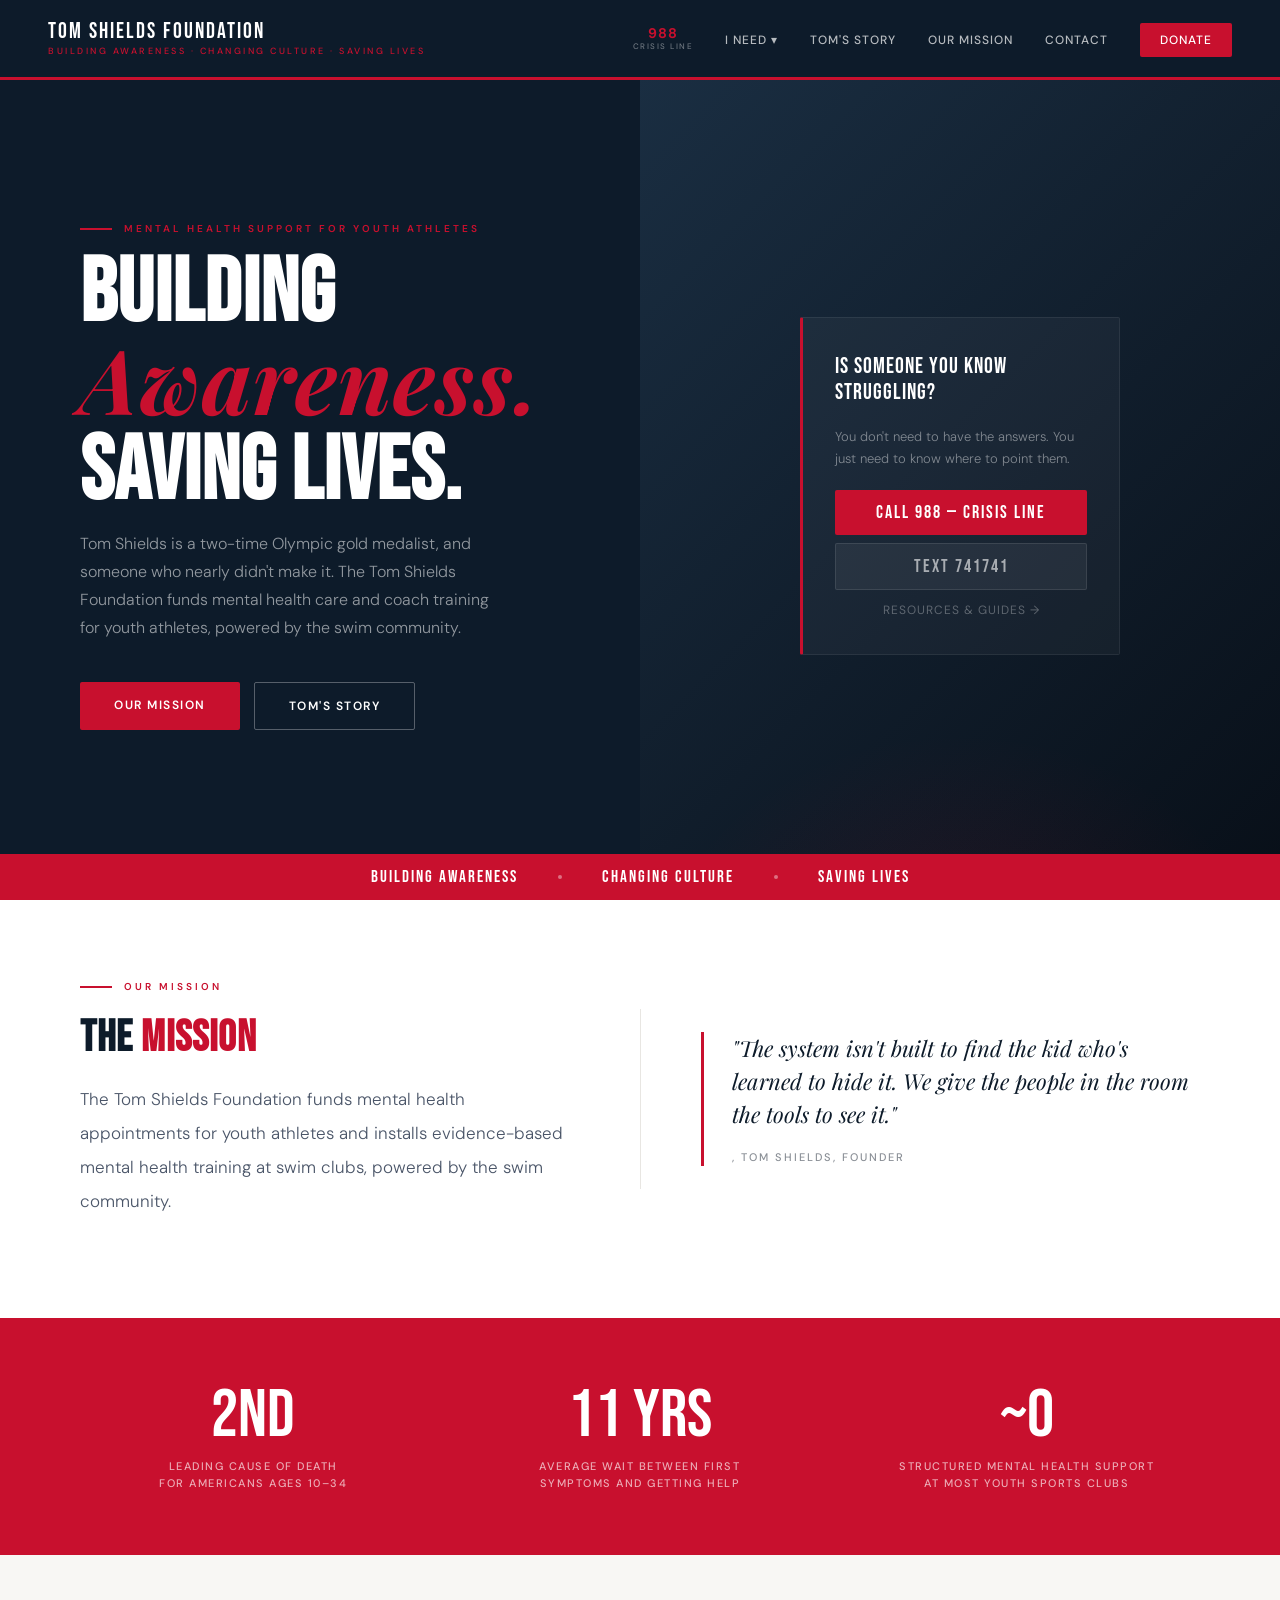
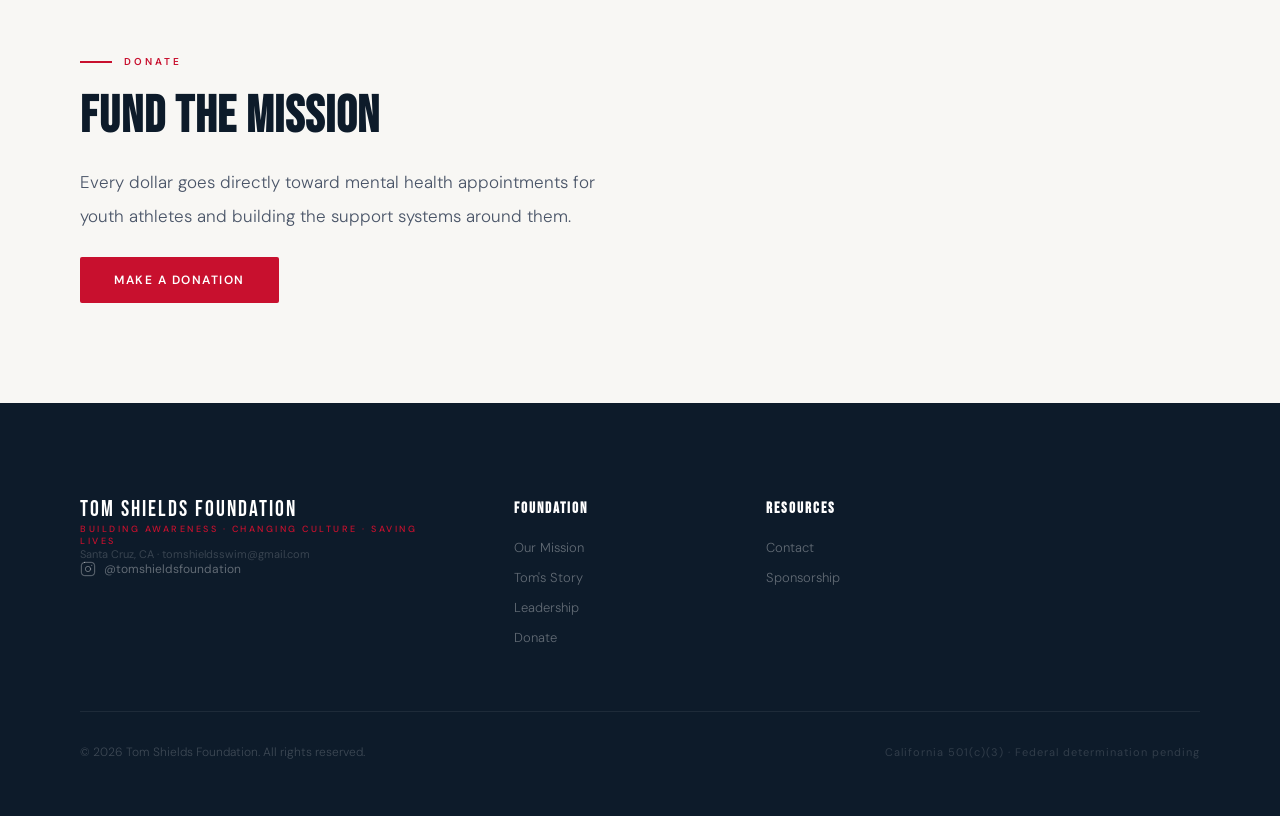
==== index.html @ 128e2f3b "Fix hamburger nav — button inside nav, clean JS" ====
<!DOCTYPE html>
<html lang="en">
<head>
<meta charset="UTF-8">
<meta name="viewport" content="width=device-width, initial-scale=1.0">
<meta name="description" content="The Tom Shields Foundation funds mental health appointments for youth athletes and installs evidence-based mental health training at swim clubs. Founded by two-time Olympic gold medalist Tom Shields.">
<meta property="og:title" content="Tom Shields Foundation">
<meta property="og:description" content="Mental health support for youth athletes. Founded by two-time Olympic gold medalist Tom Shields.">
<meta property="og:type" content="website">
<meta property="og:url" content="https://tomshieldsfoundation.org/">
<meta property="og:image" content="https://tomshieldsfoundation.org/tom-story.jpg">
<meta name="twitter:card" content="summary_large_image">
<meta name="twitter:title" content="Tom Shields Foundation">
<meta name="twitter:description" content="Mental health support for youth athletes. Founded by two-time Olympic gold medalist Tom Shields.">
<title>Tom Shields Foundation, Building Awareness. Changing Culture. Saving Lives.</title>
<link href="https://fonts.googleapis.com/css2?family=Bebas+Neue&family=DM+Sans:wght@300;400;500;600&family=Playfair+Display:ital@1&display=swap" rel="stylesheet">
<link rel="icon" href="favicon.ico" type="image/x-icon">
<link rel="stylesheet" href="style.css">
<style>
  /* HERO */
  .hero { min-height: 100vh; background: var(--navy); display: grid; grid-template-columns: 1fr 1fr; padding-top: 72px; position: relative; overflow: hidden; }
  .hero-left { display: flex; flex-direction: column; justify-content: center; padding: 80px 64px 100px 80px; }
  .hero-headline { font-family: 'Bebas Neue', sans-serif; font-size: clamp(64px, 7vw, 100px); color: var(--white); line-height: 0.93; letter-spacing: 1px; margin-bottom: 16px; }
  .hero-headline em { font-family: 'Playfair Display', serif; font-style: italic; color: var(--red); }
  .hero-sub { font-size: 16px; color: rgba(255,255,255,0.55); line-height: 1.75; font-weight: 300; max-width: 420px; margin-bottom: 40px; }
  .hero-actions { display: flex; gap: 14px; flex-wrap: wrap; }
  .hero-right { display: flex; flex-direction: column; align-items: center; justify-content: center; gap: 14px; background: linear-gradient(135deg, var(--navy-mid), #080f18); position: relative; padding: 40px; }
  .hero-right::before { content: ''; position: absolute; inset: 0; background: radial-gradient(ellipse 80% 50% at 50% 110%, rgba(200,16,46,0.12), transparent 60%); }
  .stat-card { background: rgba(255,255,255,0.04); border: 1px solid rgba(255,255,255,0.07); border-left: 3px solid var(--red); padding: 18px 24px; width: 100%; max-width: 280px; position: relative; z-index: 1; border-radius: 2px; }
  .stat-card .num { font-family: 'Bebas Neue', sans-serif; font-size: 44px; color: var(--white); line-height: 1; margin-bottom: 4px; }
  .stat-card .lbl { font-size: 12px; color: rgba(255,255,255,0.4); line-height: 1.4; font-weight: 300; }
  .hero-bar { position: absolute; bottom: 0; left: 0; right: 0; background: var(--red); padding: 13px 20px; display: flex; align-items: center; justify-content: center; gap: 40px; z-index: 10; }
  .hero-bar span { font-family: 'Bebas Neue', sans-serif; font-size: 17px; color: var(--white); letter-spacing: 2px; }
  .hero-bar-dot { width: 4px; height: 4px; background: rgba(255,255,255,0.4); border-radius: 50%; flex-shrink: 0; }

  /* MISSION */
  .mission { background: var(--white); padding: 80px 80px 100px; display: grid; grid-template-columns: 1fr 1px 1fr; gap: 60px; align-items: center; }
  .mission-divider { background: var(--light-gray); height: 180px; }
  .mission h2 { font-family: 'Bebas Neue', sans-serif; font-size: 44px; color: var(--navy); letter-spacing: 1px; margin-bottom: 18px; }
  .mission h2 span { color: var(--red); }
  .mission-quote { padding-left: 28px; border-left: 3px solid var(--red); }
  .mission-quote blockquote { font-family: 'Playfair Display', serif; font-style: italic; font-size: clamp(17px, 1.8vw, 22px); color: var(--navy); line-height: 1.5; margin-bottom: 14px; }
  .mission-quote cite { font-size: 11px; letter-spacing: 2px; text-transform: uppercase; color: var(--gray); font-style: normal; font-weight: 500; }

  /* STORY */
  .story { background: var(--off-white); padding: 100px 80px; display: grid; grid-template-columns: 1fr 1fr; gap: 80px; align-items: center; }
  .story-img-wrap { position: relative; }
  .story-img { background: linear-gradient(135deg, var(--navy-mid), #050d15); aspect-ratio: 3/4; border-radius: 2px; display: flex; align-items: center; justify-content: center; }
  .story-img span { font-family: 'Bebas Neue', sans-serif; font-size: 12px; letter-spacing: 3px; color: rgba(255,255,255,0.15); }
  .story-accent { position: absolute; bottom: -20px; right: -20px; background: var(--red); padding: 24px 28px; border-radius: 2px; }
  .story-accent .num { font-family: 'Bebas Neue', sans-serif; font-size: 48px; color: var(--white); line-height: 1; }
  .story-accent .lbl { font-size: 9px; color: rgba(255,255,255,0.65); letter-spacing: 2px; text-transform: uppercase; }
  .story h2 { font-family: 'Bebas Neue', sans-serif; font-size: clamp(36px, 4vw, 54px); color: var(--navy); letter-spacing: 1px; margin-bottom: 20px; }

  /* WORKSHOP */
  .workshop { background: var(--off-white); padding: 100px 80px; }
  .workshop h2 { font-family: 'Bebas Neue', sans-serif; font-size: clamp(36px, 4vw, 56px); color: var(--navy); letter-spacing: 1px; margin-bottom: 8px; }
  .workshop > p { font-size: 15px; color: var(--gray); line-height: 1.7; font-weight: 300; max-width: 520px; margin-bottom: 48px; }
  .workshop-grid { display: grid; grid-template-columns: repeat(4, 1fr); gap: 2px; }
  .w-card { background: var(--white); border: 1px solid var(--light-gray); padding: 36px 28px; transition: background 0.3s, border-color 0.3s; }
  .w-card:hover { border-color: var(--red); }
  .w-num { font-family: 'Bebas Neue', sans-serif; font-size: 56px; color: rgba(200,16,46,0.25); line-height: 1; margin-bottom: 16px; }
  .w-title { font-family: 'Bebas Neue', sans-serif; font-size: 20px; color: var(--navy); letter-spacing: 1px; margin-bottom: 10px; }
  .w-desc { font-size: 13px; color: var(--gray); line-height: 1.65; font-weight: 300; }

  /* EVENTS */
  .events { background: var(--white); padding: 100px 80px; }
  .events h2 { font-family: 'Bebas Neue', sans-serif; font-size: clamp(36px, 4vw, 56px); color: var(--navy); letter-spacing: 1px; margin-bottom: 48px; }
  .events-grid { display: grid; grid-template-columns: 2fr 1fr; gap: 20px; margin-bottom: 28px; }
  .event-featured { background: var(--navy); border-radius: 2px; padding: 44px; position: relative; overflow: hidden; }
  .event-featured::after { content: ''; position: absolute; bottom: 0; left: 0; right: 0; height: 3px; background: var(--red); }
  .event-tag { display: inline-block; background: var(--red); color: var(--white); font-size: 9px; letter-spacing: 2px; text-transform: uppercase; padding: 5px 11px; border-radius: 1px; font-weight: 600; margin-bottom: 20px; }
  .event-date-text { font-family: 'Bebas Neue', sans-serif; font-size: 16px; color: rgba(255,255,255,0.35); letter-spacing: 2px; margin-bottom: 10px; }
  .event-name { font-family: 'Bebas Neue', sans-serif; font-size: 38px; color: var(--white); letter-spacing: 1px; line-height: 1; margin-bottom: 14px; }
  .event-desc { font-size: 14px; color: rgba(255,255,255,0.45); line-height: 1.7; font-weight: 300; margin-bottom: 28px; max-width: 360px; }
  .event-side { display: flex; flex-direction: column; gap: 20px; }
  .event-small { background: var(--off-white); border-radius: 2px; padding: 24px 28px; border-left: 3px solid var(--red); flex: 1; }
  .event-small .event-date-text { color: var(--gray); font-size: 13px; }
  .event-small .event-name { color: var(--navy); font-size: 22px; margin-bottom: 8px; }
  .event-small .event-desc { color: var(--gray); font-size: 13px; margin-bottom: 0; }

  /* STATS */
  .stats { background: var(--red); padding: 64px 80px; display: grid; grid-template-columns: repeat(3, 1fr); gap: 40px; }
  .stat-item { text-align: center; }
  .stat-item .num { font-family: 'Bebas Neue', sans-serif; font-size: 68px; color: var(--white); line-height: 1; margin-bottom: 8px; }
  .stat-item .lbl { font-size: 11px; color: rgba(255,255,255,0.65); letter-spacing: 1.5px; text-transform: uppercase; line-height: 1.5; font-weight: 500; }

  /* DONATE */
  .donate { background: var(--off-white); padding: 100px 80px; display: grid; grid-template-columns: 1fr 1fr; gap: 72px; align-items: center; }
  .donate h2 { font-family: 'Bebas Neue', sans-serif; font-size: clamp(36px, 4vw, 54px); color: var(--navy); letter-spacing: 1px; margin-bottom: 18px; }
  .donate-tiers { display: flex; flex-direction: column; gap: 10px; }
  .tier { background: var(--white); border: 1.5px solid var(--light-gray); border-radius: 2px; padding: 18px 22px; display: flex; align-items: center; justify-content: space-between; cursor: pointer; transition: border-color 0.2s, transform 0.2s; text-decoration: none; }
  .tier:hover { border-color: var(--red); transform: translateX(4px); }
  .tier.featured { border-color: var(--red); border-width: 2px; }
  .tier-amount { font-family: 'Bebas Neue', sans-serif; font-size: 30px; color: var(--navy); line-height: 1; }
  .tier.featured .tier-amount { color: var(--red); }
  .tier-label { font-size: 12px; color: var(--gray); margin-top: 2px; }
  .tier-arrow { color: var(--red); font-size: 18px; }

  /* CONTACT */
  .contact-home { background: var(--navy); padding: 100px 80px; }
  .contact-home-inner { max-width: 540px; }
  .contact-home h2 { font-family: 'Bebas Neue', sans-serif; font-size: clamp(36px, 4vw, 54px); color: var(--white); letter-spacing: 1px; margin-bottom: 10px; }
  .contact-home > .contact-home-inner > p { font-size: 15px; color: rgba(255,255,255,0.4); line-height: 1.7; font-weight: 300; margin-bottom: 36px; }

  /* MOBILE */
  @media (max-width: 900px) {
    .hero { grid-template-columns: 1fr; }
    .hero-left { padding: 60px 24px 90px; }
    .hero-right { display: none; }
    .hero-bar { padding: 13px 24px; gap: 20px; }
    .mission { grid-template-columns: 1fr; padding: 60px 24px; }
    .mission-divider { display: none; }
    .story { grid-template-columns: 1fr; padding: 60px 24px; gap: 48px; }
    .workshop { padding: 60px 24px; }
    .workshop-grid { grid-template-columns: 1fr 1fr; }
    .events { padding: 60px 24px; }
    .events-grid { grid-template-columns: 1fr; }
    .stats { grid-template-columns: 1fr 1fr; padding: 56px 24px; }
    .donate { grid-template-columns: 1fr; padding: 60px 24px; }
    .contact-home { padding: 60px 24px; }
  }
</style>
</head>
<body>

<!-- NAV -->
<nav>
  <a href="index.html" class="nav-logo"><span class="nav-logo-name">Tom Shields Foundation</span><span class="nav-logo-tag">Building Awareness · Changing Culture · Saving Lives</span></a>
  <ul class="nav-links">
    <li><a href="tel:988" style="display:flex;flex-direction:column;gap:1px;align-items:center;"><span style="color:var(--red);font-weight:700;font-size:14px;letter-spacing:1px;line-height:1;">988</span><span style="color:rgba(255,255,255,0.4);font-size:8px;letter-spacing:1.5px;text-transform:uppercase;font-weight:500;">Crisis Line</span></a></li>
    <li class="nav-drop">
      <a href="#">I Need ▾</a>
      <div class="nav-drop-menu">
        <a href="help-me.html">Help for me</a>
        <a href="help-someone.html">Help for someone I know</a>
        <a href="help-my-child.html">Help for my child</a>
        <a href="help-my-athlete.html">Help for my student / athlete</a>
      </div>
    </li>
    <li><a href="story.html">Tom's Story</a></li>
    <li><a href="mission.html">Our Mission</a></li>
    <li><a href="contact.html">Contact</a></li>
    <li><a href="donate.html" class="nav-cta">Donate</a></li>
  </ul>
  <button class="nav-hamburger" id="hamburger" aria-label="Menu">
    <span></span><span></span><span></span>
  </button>
</nav>
<div class="nav-mobile" id="navMobile">
  <a href="tel:988" class="nav-mobile-crisis" style="text-decoration:none;">
    <div class="num">988</div>
    <div class="lbl">Crisis Line — Free &amp; Confidential</div>
  </a>
  <div class="nav-mobile-sub">
    <a href="help-me.html">Help for me</a>
    <a href="help-someone.html">Help for someone I know</a>
    <a href="help-my-child.html">Help for my child</a>
    <a href="help-my-athlete.html">Help for my student / athlete</a>
  </div>
  <a href="story.html">Tom's Story</a>
  <a href="mission.html">Our Mission</a>
  <a href="contact.html">Contact</a>
  <a href="donate.html" class="nav-cta">Donate</a>
</div>
<script>
  var btn = document.getElementById('hamburger');
  var menu = document.getElementById('navMobile');
  if (btn && menu) {
    btn.addEventListener('click', function() {
      btn.classList.toggle('open');
      menu.classList.toggle('open');
      document.body.style.overflow = menu.classList.contains('open') ? 'hidden' : '';
    });
    menu.querySelectorAll('a').forEach(function(a) {
      a.addEventListener('click', function() {
        btn.classList.remove('open');
        menu.classList.remove('open');
        document.body.style.overflow = '';
      });
    });
  }
</script>


<!-- HERO -->
<section class="hero">
  <div class="hero-left">
    <div class="eyebrow anim anim-1">
      <div class="eyebrow-line"></div>
      <span>Mental Health Support for Youth Athletes</span>
    </div>
    <h1 class="hero-headline anim anim-2">Building<br><em>Awareness.</em><br>Saving Lives.</h1>
    <p class="hero-sub anim anim-3">Tom Shields is a two-time Olympic gold medalist, and someone who nearly didn't make it. The Tom Shields Foundation funds mental health care and coach training for youth athletes, powered by the swim community.</p>
    <div class="hero-actions anim anim-4">
      <a href="mission.html" class="btn btn-red">Our Mission</a>
      <a href="story.html" class="btn btn-outline-white">Tom's Story</a>
    </div>
  </div>
  <div class="hero-right">
    <div class="stat-card anim anim-2" style="max-width:320px;padding:36px 32px;display:flex;flex-direction:column;gap:20px;">
      <div style="font-family:'Bebas Neue',sans-serif;font-size:22px;color:var(--white);letter-spacing:1px;line-height:1.2;">Is someone you know struggling?</div>
      <p style="font-size:13px;color:rgba(255,255,255,0.45);line-height:1.7;font-weight:300;margin:0;">You don't need to have the answers. You just need to know where to point them.</p>
      <div style="display:flex;flex-direction:column;gap:8px;">
        <a href="tel:988" style="background:var(--red);color:var(--white);padding:12px 20px;text-align:center;font-family:'Bebas Neue',sans-serif;font-size:18px;letter-spacing:2px;border-radius:2px;text-decoration:none;">Call 988 — Crisis Line</a>
        <a href="sms:741741" style="background:rgba(255,255,255,0.06);border:1px solid rgba(255,255,255,0.1);color:rgba(255,255,255,0.6);padding:12px 20px;text-align:center;font-family:'Bebas Neue',sans-serif;font-size:18px;letter-spacing:2px;border-radius:2px;text-decoration:none;">Text 741741</a>
        <a href="blog.html" style="font-size:12px;color:rgba(255,255,255,0.3);text-align:center;text-decoration:none;padding-top:4px;letter-spacing:1px;text-transform:uppercase;">Resources & Guides →</a>
      </div>
    </div></div>
  <div class="hero-bar">
    <span>Building Awareness</span>
    <div class="hero-bar-dot"></div>
    <span>Changing Culture</span>
    <div class="hero-bar-dot"></div>
    <span>Saving Lives</span>
  </div>
</section>

<!-- MISSION -->
<section class="mission">
  <div>
    <div class="eyebrow"><div class="eyebrow-line"></div><span>Our Mission</span></div>
    <h2>The <span>Mission</span></h2>
    <p class="body-text">The Tom Shields Foundation funds mental health appointments for youth athletes and installs evidence-based mental health training at swim clubs, powered by the swim community.</p>
  </div>
  <div class="mission-divider"></div>
  <div class="mission-quote">
    <blockquote>"The system isn't built to find the kid who's learned to hide it. We give the people in the room the tools to see it."</blockquote>
    <cite>,  Tom Shields, Founder</cite>
  </div>
</section>



<!-- STATS -->
<section class="stats">
  <div class="stat-item"><div class="num">2nd</div><div class="lbl">Leading cause of death<br>for Americans ages 10–34</div></div>
  <div class="stat-item"><div class="num">11 yrs</div><div class="lbl">Average wait between first<br>symptoms and getting help</div></div>
  <div class="stat-item"><div class="num">~0</div><div class="lbl">Structured mental health support<br>at most youth sports clubs</div></div>
</section>

<!-- DONATE -->
<section class="donate">
  <div>
    <div class="eyebrow"><div class="eyebrow-line"></div><span>Donate</span></div>
    <h2>Fund the Mission</h2>
    <p class="body-text">Every dollar goes directly toward mental health appointments for youth athletes and building the support systems around them.</p>
    <a href="donate.html" class="btn btn-red" style="margin-top:24px;">Make a Donation</a>
  </div>
</section>

<!-- FOOTER -->
<footer>
  <div class="footer-grid">
    <div>
      <a href="index.html" class="nav-logo">
        <span class="nav-logo-name">Tom Shields Foundation</span>
        <span class="nav-logo-tag">Building Awareness · Changing Culture · Saving Lives</span>
      </a>
      <p class="footer-contact">Santa Cruz, CA · tomshieldsswim@gmail.com</p>
      <a href="https://instagram.com/tomshieldsfoundation" target="_blank" rel="noopener" style="display:inline-flex;align-items:center;gap:8px;color:rgba(255,255,255,0.35);font-size:12px;text-decoration:none;transition:color 0.2s;" onmouseover="this.style.color='rgba(255,255,255,0.8)'" onmouseout="this.style.color='rgba(255,255,255,0.35)'"><svg width="16" height="16" viewBox="0 0 24 24" fill="none" stroke="currentColor" stroke-width="1.5" stroke-linecap="round" stroke-linejoin="round"><rect x="2" y="2" width="20" height="20" rx="5" ry="5"/><circle cx="12" cy="12" r="4"/><circle cx="17.5" cy="6.5" r="1" fill="currentColor" stroke="none"/></svg>@tomshieldsfoundation</a>
    </div>
    <div class="footer-col"><h4>Foundation</h4><ul><li><a href="mission.html">Our Mission</a></li><li><a href="story.html">Tom's Story</a></li><li><a href="board.html">Leadership</a></li><li><a href="donate.html">Donate</a></li></ul></div>
    <div class="footer-col"><h4>Resources</h4><ul><li><a href="contact.html">Contact</a></li><li><a href="sponsors.html">Sponsorship</a></li></ul></div>
  </div>
  <div class="footer-bottom">
    <span class="footer-copy">© 2026 Tom Shields Foundation. All rights reserved.</span>
    <span class="footer-501">California 501(c)(3) · Federal determination pending</span>
  </div>
</footer>

</body>
</html>
---- style.css ----
@import url('https://fonts.googleapis.com/css2?family=Bebas+Neue&family=DM+Sans:wght@300;400;500;600&family=Playfair+Display:ital@1&display=swap');

*, *::before, *::after { box-sizing: border-box; margin: 0; padding: 0; }

:root {
  --red: #C8102E;
  --red-dark: #9B0D24;
  --navy: #0D1B2A;
  --navy-mid: #1A2E42;
  --white: #FFFFFF;
  --off-white: #F8F7F4;
  --gray: #8A8F96;
  --light-gray: #E8E6E2;
}

html { scroll-behavior: smooth; }
body { font-family: 'DM Sans', sans-serif; background: var(--white); color: var(--navy); overflow-x: hidden; }

/* ── NAV ── */
nav {
  position: fixed; top: 0; left: 0; right: 0; z-index: 200;
  height: 80px; background: var(--navy); border-bottom: 3px solid var(--red);
  display: flex; align-items: center; justify-content: space-between; padding: 0 48px;
}
.nav-logo { text-decoration: none; display: flex; flex-direction: column; gap: 2px; }
.nav-logo-name { font-family: 'Bebas Neue', sans-serif; font-size: 22px; color: var(--white); letter-spacing: 2px; line-height: 1; }
.nav-logo-tag { font-size: 9px; color: var(--red); letter-spacing: 2.5px; text-transform: uppercase; font-weight: 500; }
.nav-links { display: flex; gap: 32px; list-style: none; align-items: center; }
.nav-links a { color: rgba(255,255,255,0.7); text-decoration: none; font-size: 12px; letter-spacing: 1px; text-transform: uppercase; font-weight: 500; transition: color 0.2s; }
.nav-links a:hover, .nav-links a.active { color: var(--white); }
.nav-cta { background: var(--red) !important; color: var(--white) !important; padding: 9px 20px; border-radius: 2px; transition: background 0.2s !important; }
.nav-cta:hover { background: var(--red-dark) !important; }

/* Dropdown */
.nav-drop { position: relative; }
.nav-drop-menu {
  display: none; position: absolute; top: 100%; left: -16px;
  background: var(--navy); border-top: 2px solid var(--red); min-width: 220px;
  flex-direction: column; z-index: 300; box-shadow: 0 8px 24px rgba(0,0,0,0.3);
  padding-top: 8px;
}
/* invisible bridge so mouse can travel from link to menu without losing hover */
.nav-drop::after {
  content: ''; position: absolute; top: 100%; left: -16px; right: -16px; height: 12px;
}
.nav-drop:hover .nav-drop-menu { display: flex; }
.nav-drop > a { padding: 8px 16px; margin: -8px -16px; }
.nav-links li.nav-drop .nav-drop-menu a {
  padding: 13px 20px; font-size: 13px; color: rgba(255,255,255,0.6);
  text-decoration: none; display: block;
  text-transform: none; letter-spacing: 0; font-weight: 400;
  transition: background 0.15s, color 0.15s; line-height: 1.3;
}
.nav-links li.nav-drop .nav-drop-menu a:hover { background: rgba(255,255,255,0.05); color: var(--white); }

/* ── BUTTONS ── */
.btn { display: inline-block; padding: 15px 34px; font-size: 12px; letter-spacing: 1.5px; text-transform: uppercase; font-weight: 600; border-radius: 2px; text-decoration: none; cursor: pointer; border: none; font-family: 'DM Sans', sans-serif; transition: background 0.2s, transform 0.2s, border-color 0.2s; }
.btn:hover { transform: translateY(-1px); }
.btn-red { background: var(--red); color: var(--white); }
.btn-red:hover { background: var(--red-dark); }
.btn-outline-dark { background: transparent; color: var(--navy); border: 1.5px solid var(--light-gray); }
.btn-outline-dark:hover { border-color: var(--navy); }
.btn-outline-white { background: transparent; color: var(--white); border: 1.5px solid rgba(255,255,255,0.3); }
.btn-outline-white:hover { border-color: var(--white); }

/* ── COMMON ── */
.eyebrow { display: flex; align-items: center; gap: 12px; margin-bottom: 18px; }
.eyebrow-line { width: 32px; height: 2px; background: var(--red); flex-shrink: 0; }
.eyebrow span { font-size: 10px; letter-spacing: 3px; text-transform: uppercase; color: var(--red); font-weight: 600; }
.eyebrow-white span { color: rgba(255,255,255,0.4); }

.h-display { font-family: 'Bebas Neue', sans-serif; letter-spacing: 1px; line-height: 1; }
.body-text { font-size: 17px; color: #4A5568; line-height: 2; font-weight: 300; }
.body-text + .body-text { margin-top: 14px; }
.body-text strong { color: var(--navy); font-weight: 500; }

/* ── PAGE HERO (inner pages) ── */
.page-hero { background: var(--navy); padding: 160px 80px 100px; border-bottom: 3px solid var(--red); }
.page-hero h1 { font-family: 'Bebas Neue', sans-serif; font-size: clamp(56px, 7vw, 96px); color: var(--white); line-height: 0.95; letter-spacing: 1px; margin-bottom: 18px; }
.page-hero h1 em { font-family: 'Playfair Display', serif; font-style: italic; color: var(--red); }
.page-hero p { font-size: 18px; color: rgba(255,255,255,0.55); line-height: 1.85; font-weight: 300; max-width: 560px; }

/* ── FOOTER ── */
footer { background: var(--navy); padding: 96px 80px 56px; }
.footer-grid { display: grid; grid-template-columns: 2fr 1fr 1fr 1fr; gap: 72px; padding-bottom: 64px; border-bottom: 1px solid rgba(255,255,255,0.07); margin-bottom: 32px; }
.footer-brand-desc { font-size: 13px; color: rgba(255,255,255,0.3); line-height: 1.7; font-weight: 300; max-width: 240px; margin: 14px 0; }
.footer-contact { font-size: 11px; color: rgba(255,255,255,0.18); }
.footer-col h4 { font-family: 'Bebas Neue', sans-serif; font-size: 15px; color: var(--white); letter-spacing: 2px; margin-bottom: 18px; }
.footer-col ul { list-style: none; display: flex; flex-direction: column; gap: 9px; }
.footer-col ul a { font-size: 13px; color: rgba(255,255,255,0.35); text-decoration: none; font-weight: 300; transition: color 0.2s; }
.footer-col ul a:hover { color: rgba(255,255,255,0.75); }
.footer-bottom { display: flex; justify-content: space-between; align-items: center; }
.footer-copy { font-size: 12px; color: rgba(255,255,255,0.2); font-weight: 300; }
.footer-501 { font-size: 11px; color: rgba(255,255,255,0.15); letter-spacing: 1px; }

/* ── FORMS ── */
.form-group { display: flex; flex-direction: column; gap: 7px; margin-bottom: 14px; }
.form-group label { font-size: 10px; letter-spacing: 2px; text-transform: uppercase; color: var(--gray); font-weight: 500; }
.form-group input, .form-group textarea, .form-group select {
  background: var(--white); border: 1.5px solid var(--light-gray); border-radius: 2px;
  padding: 13px 15px; font-size: 14px; color: var(--navy); font-family: 'DM Sans', sans-serif;
  outline: none; transition: border-color 0.2s; width: 100%;
}
.form-group input:focus, .form-group textarea:focus, .form-group select:focus { border-color: var(--red); }
.form-group textarea { height: 130px; resize: none; }
.form-row { display: grid; grid-template-columns: 1fr 1fr; gap: 14px; }

/* dark form variant */
.form-dark .form-group label { color: rgba(255,255,255,0.4); }
.form-dark .form-group input, .form-dark .form-group textarea, .form-dark .form-group select {
  background: rgba(255,255,255,0.05); border-color: rgba(255,255,255,0.1); color: var(--white);
}
.form-dark .form-group input:focus, .form-dark .form-group textarea:focus, .form-dark .form-group select:focus { border-color: var(--red); }
.form-dark .form-group select option { background: var(--navy); }

/* ── ANIMATIONS ── */
@keyframes fadeUp { from { opacity: 0; transform: translateY(20px); } to { opacity: 1; transform: translateY(0); } }
.anim { opacity: 0; animation: fadeUp 0.8s ease forwards; }
.anim-1 { animation-delay: 0.2s; }
.anim-2 { animation-delay: 0.4s; }
.anim-3 { animation-delay: 0.6s; }
.anim-4 { animation-delay: 0.8s; }

/* ── MOBILE ── */
@media (max-width: 900px) {
  nav { padding: 0 20px; }
  .page-hero { padding: 110px 24px 56px; }
  footer { padding: 56px 24px 32px; }
  .footer-grid { grid-template-columns: 1fr; gap: 36px; }
  .form-row { grid-template-columns: 1fr; }
}

/* ── SECTION VARIANTS ── */
.section-light { background: var(--white); padding: 100px 80px; }
.section-off { background: var(--off-white); padding: 100px 80px; }
.section-dark { background: var(--navy); padding: 100px 80px; }

/* ── STAT CARD LIGHT VARIANT ── */
.stat-card-light { background: var(--white); border: 1.5px solid var(--light-gray); border-left: 3px solid var(--red); padding: 24px 28px; border-radius: 2px; }
.stat-card-light .num { font-family: 'Bebas Neue', sans-serif; font-size: 48px; color: var(--navy); line-height: 1; margin-bottom: 4px; }
.stat-card-light .lbl { font-size: 12px; color: var(--gray); line-height: 1.4; font-weight: 300; }

/* ── PULL QUOTE LIGHT ── */
.pull-quote-light { background: var(--off-white); border-left: 4px solid var(--red); padding: 32px 48px; }
.pull-quote-light blockquote { font-family: 'Playfair Display', serif; font-style: italic; font-size: clamp(17px, 1.8vw, 24px); color: var(--navy); line-height: 1.5; }

/* ── HAMBURGER NAV ── */
.nav-hamburger {
  display: none; flex-direction: column; gap: 5px; cursor: pointer;
  padding: 8px; background: none; border: none; z-index: 300;
}
.nav-hamburger span {
  display: block; width: 24px; height: 2px; background: var(--white);
  transition: transform 0.3s, opacity 0.3s;
}
.nav-hamburger.open span:nth-child(1) { transform: translateY(7px) rotate(45deg); }
.nav-hamburger.open span:nth-child(2) { opacity: 0; }
.nav-hamburger.open span:nth-child(3) { transform: translateY(-7px) rotate(-45deg); }

.nav-mobile {
  display: none; position: fixed; top: 80px; left: 0; right: 0; bottom: 0;
  background: var(--navy); z-index: 199; flex-direction: column;
  padding: 40px 32px; gap: 0; overflow-y: auto;
  border-top: 1px solid rgba(255,255,255,0.08);
}
.nav-mobile.open { display: flex; }
.nav-mobile a {
  color: rgba(255,255,255,0.7); text-decoration: none; font-size: 22px;
  font-family: 'Bebas Neue', sans-serif; letter-spacing: 2px;
  padding: 18px 0; border-bottom: 1px solid rgba(255,255,255,0.06);
  transition: color 0.2s;
}
.nav-mobile a:hover { color: var(--white); }
.nav-mobile a.nav-cta {
  color: var(--white); background: var(--red); text-align: center;
  padding: 16px; margin-top: 24px; border-bottom: none; border-radius: 2px;
}
.nav-mobile-crisis {
  display: flex; align-items: center; gap: 12px; padding: 18px 0;
  border-bottom: 1px solid rgba(255,255,255,0.06);
}
.nav-mobile-crisis .num { font-family: 'Bebas Neue', sans-serif; font-size: 28px; color: var(--red); letter-spacing: 1px; }
.nav-mobile-crisis .lbl { font-size: 10px; color: rgba(255,255,255,0.4); letter-spacing: 2px; text-transform: uppercase; }
.nav-mobile-sub { padding-left: 16px; }
.nav-mobile-sub a { font-size: 16px; color: rgba(255,255,255,0.5); letter-spacing: 1px; padding: 12px 0; }

@media (max-width: 900px) {
  .nav-hamburger { display: flex; }
  .nav-links { display: none !important; }
}
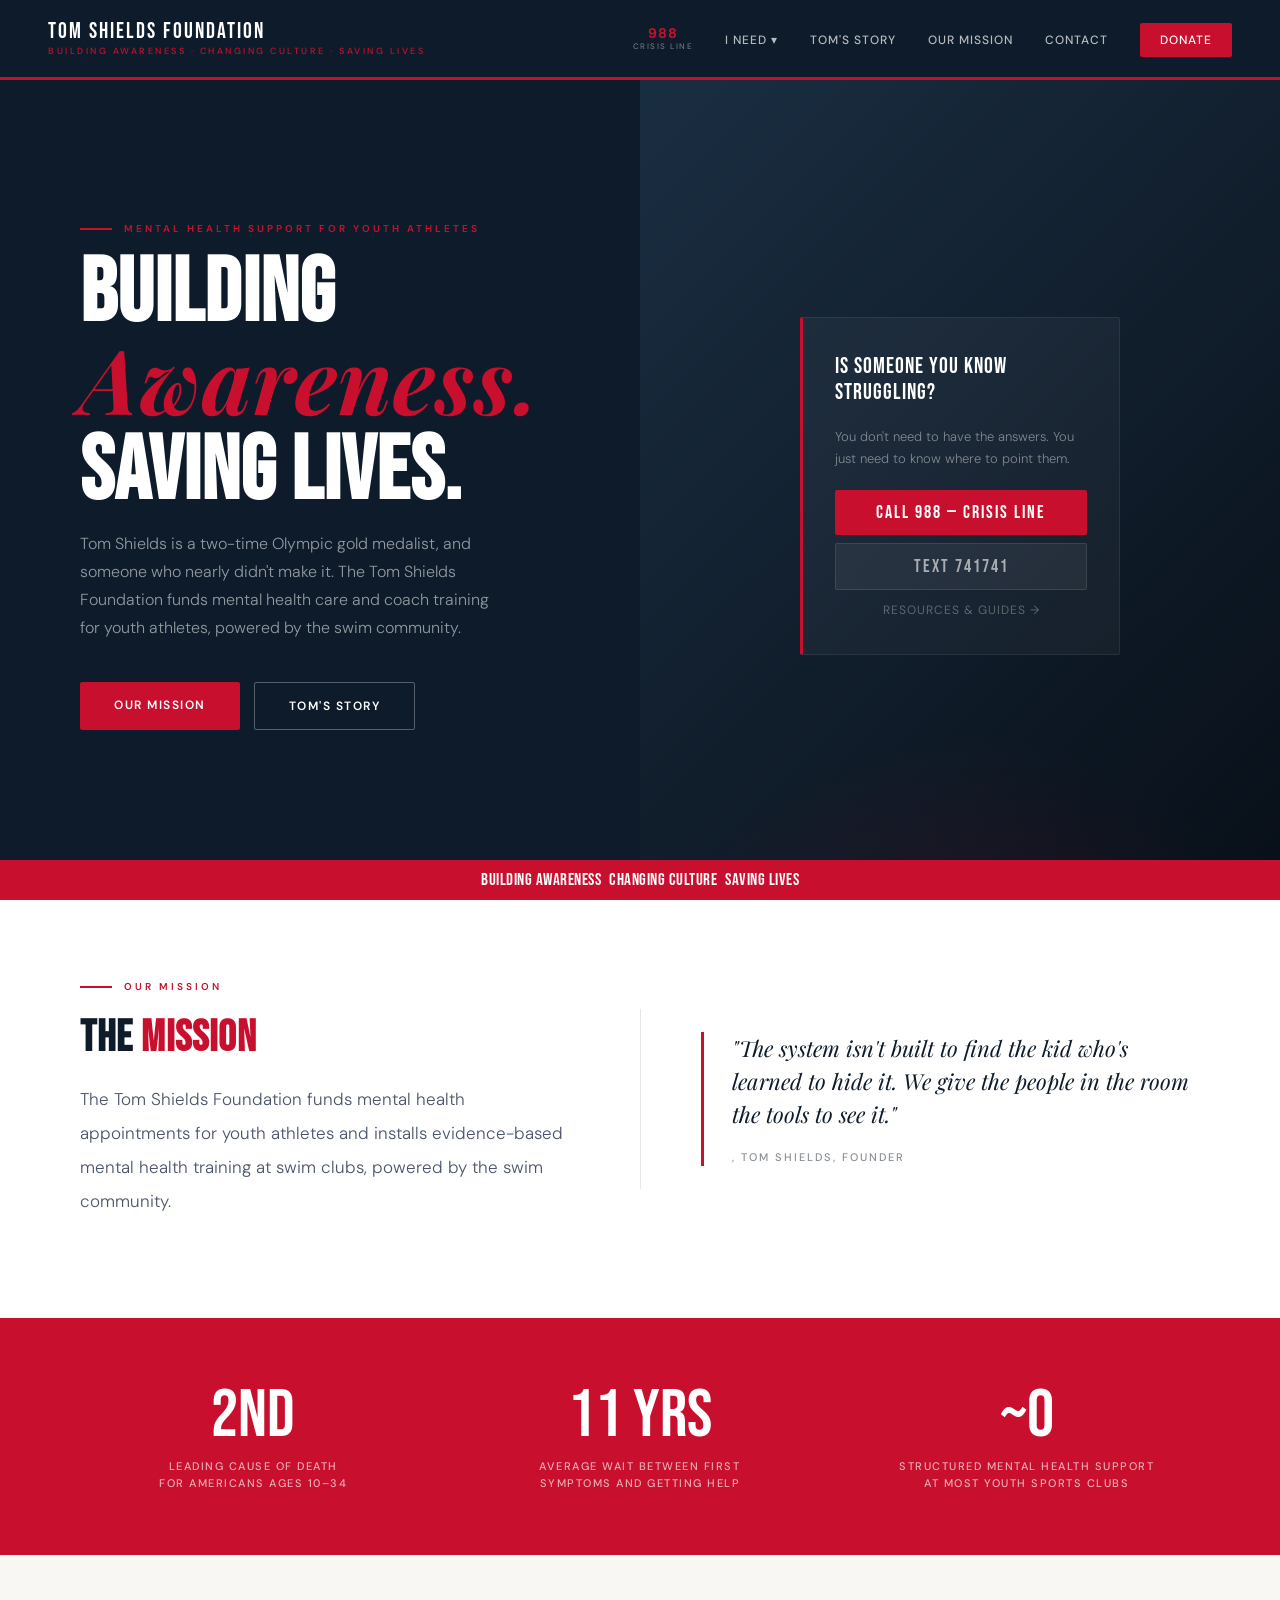
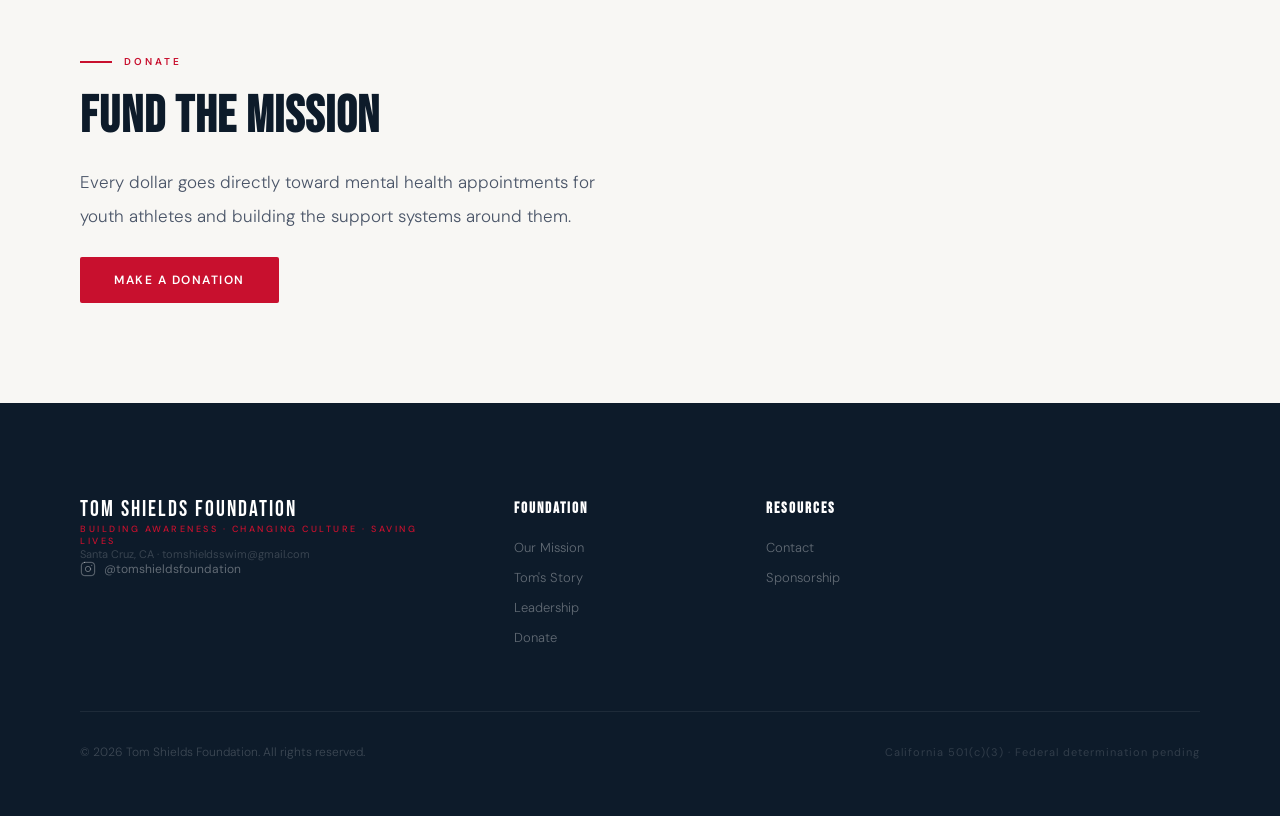
==== commit 2ff932dc: "Fix hero bar mobile stacking in inline CSS" ====
--- a/index.html
+++ b/index.html
@@ -29,9 +29,9 @@
   .stat-card { background: rgba(255,255,255,0.04); border: 1px solid rgba(255,255,255,0.07); border-left: 3px solid var(--red); padding: 18px 24px; width: 100%; max-width: 280px; position: relative; z-index: 1; border-radius: 2px; }
   .stat-card .num { font-family: 'Bebas Neue', sans-serif; font-size: 44px; color: var(--white); line-height: 1; margin-bottom: 4px; }
   .stat-card .lbl { font-size: 12px; color: rgba(255,255,255,0.4); line-height: 1.4; font-weight: 300; }
-  .hero-bar { position: absolute; bottom: 0; left: 0; right: 0; background: var(--red); padding: 13px 20px; display: flex; align-items: center; justify-content: center; gap: 40px; z-index: 10; }
-  .hero-bar span { font-family: 'Bebas Neue', sans-serif; font-size: 17px; color: var(--white); letter-spacing: 2px; }
-  .hero-bar-dot { width: 4px; height: 4px; background: rgba(255,255,255,0.4); border-radius: 50%; flex-shrink: 0; }
+  .hero-bar { position: absolute; bottom: 0; left: 0; right: 0; background: var(--red); padding: 10px 12px; display: flex; align-items: center; justify-content: center; gap: 8px; z-index: 10; flex-wrap: nowrap; }
+  .hero-bar span { font-family: 'Bebas Neue', sans-serif; font-size: clamp(9px, 2.8vw, 17px); color: var(--white); letter-spacing: 0.5px; white-space: nowrap; }
+  .hero-bar-dot { width: 3px; height: 3px; background: rgba(255,255,255,0.4); border-radius: 50%; flex-shrink: 0; display: none; }
 
   /* MISSION */
   .mission { background: var(--white); padding: 80px 80px 100px; display: grid; grid-template-columns: 1fr 1px 1fr; gap: 60px; align-items: center; }
@@ -108,7 +108,7 @@
     .hero { grid-template-columns: 1fr; }
     .hero-left { padding: 60px 24px 90px; }
     .hero-right { display: none; }
-    .hero-bar { padding: 13px 24px; gap: 20px; }
+    .hero-bar { padding: 10px 12px; gap: 8px; }
     .mission { grid-template-columns: 1fr; padding: 60px 24px; }
     .mission-divider { display: none; }
     .story { grid-template-columns: 1fr; padding: 60px 24px; gap: 48px; }
--- a/style.css
+++ b/style.css
@@ -123,7 +123,9 @@
 
 /* ── MOBILE ── */
 @media (max-width: 900px) {
-  nav { padding: 0 20px; }
+  nav { padding: 0 20px; height: 80px; }
+  .nav-links { display: none !important; }
+  .nav-hamburger { display: flex !important; }
   .page-hero { padding: 110px 24px 56px; }
   footer { padding: 56px 24px 32px; }
   .footer-grid { grid-template-columns: 1fr; gap: 36px; }
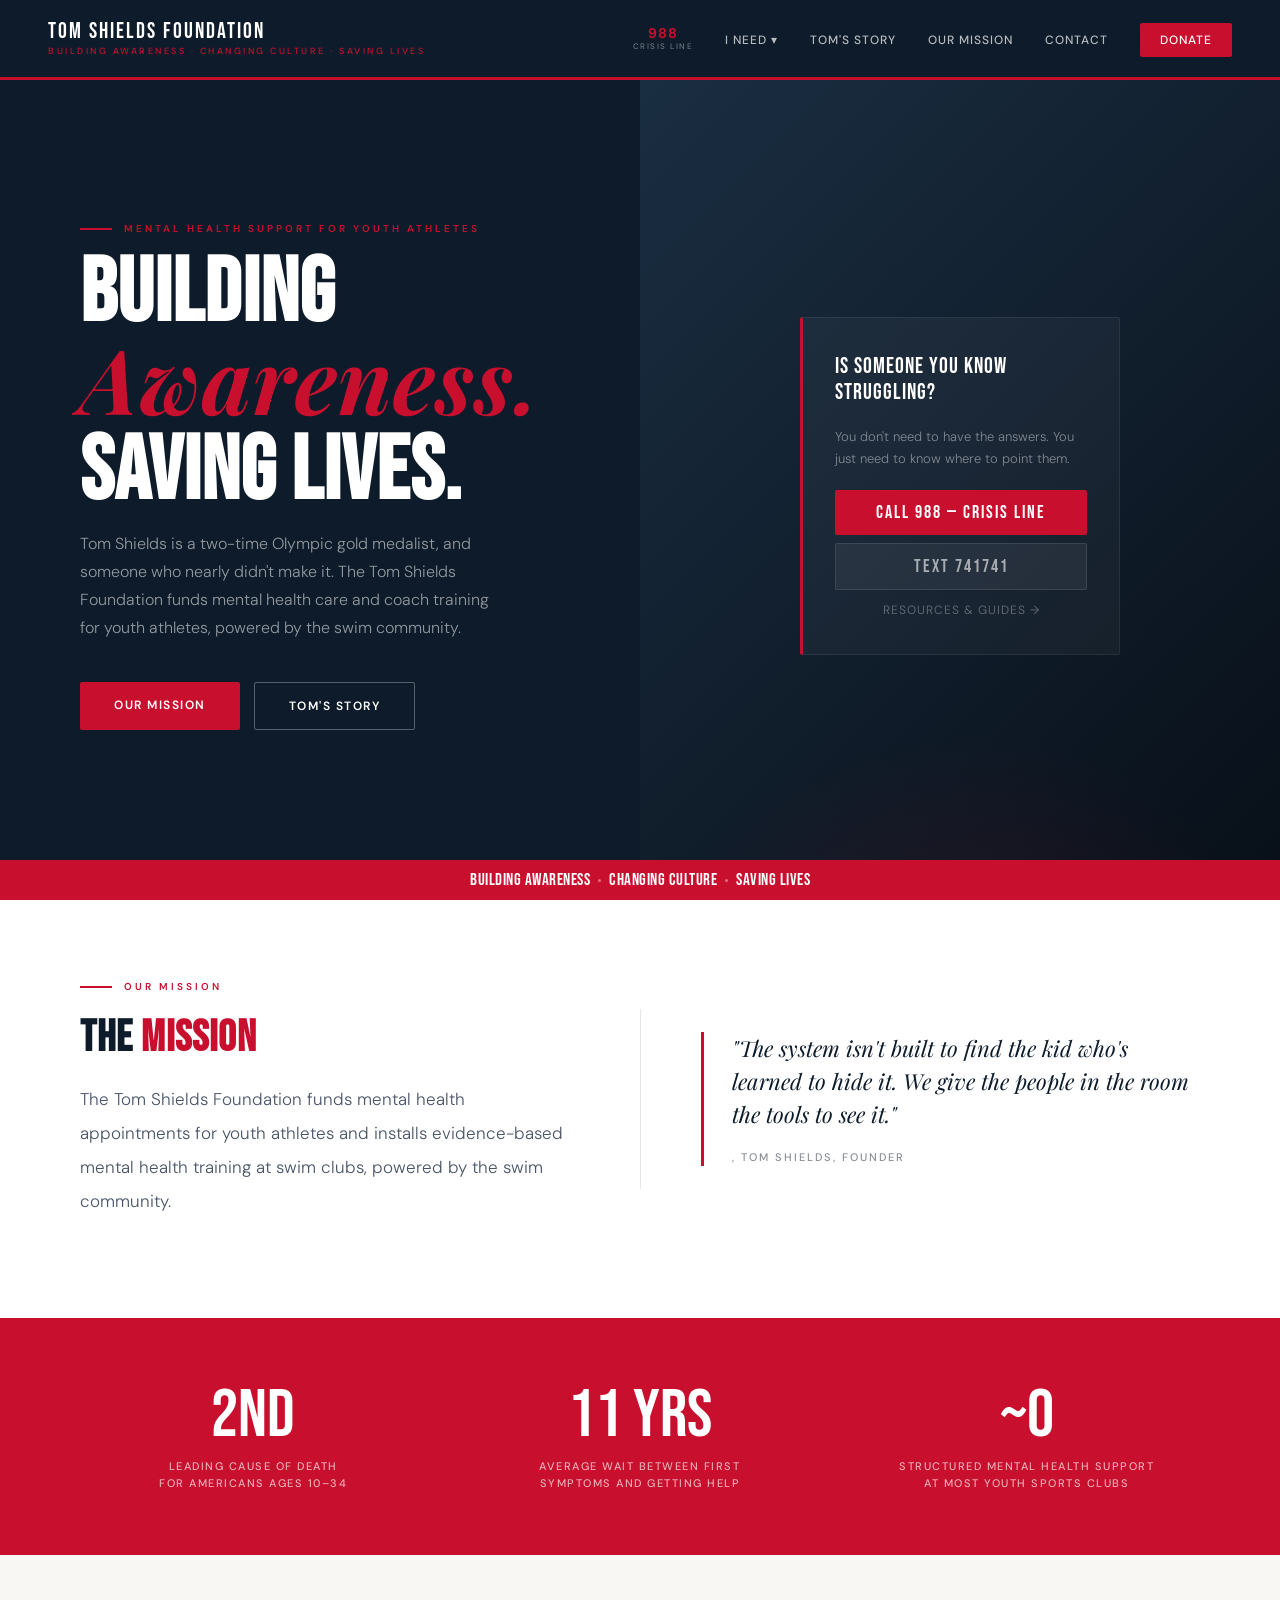
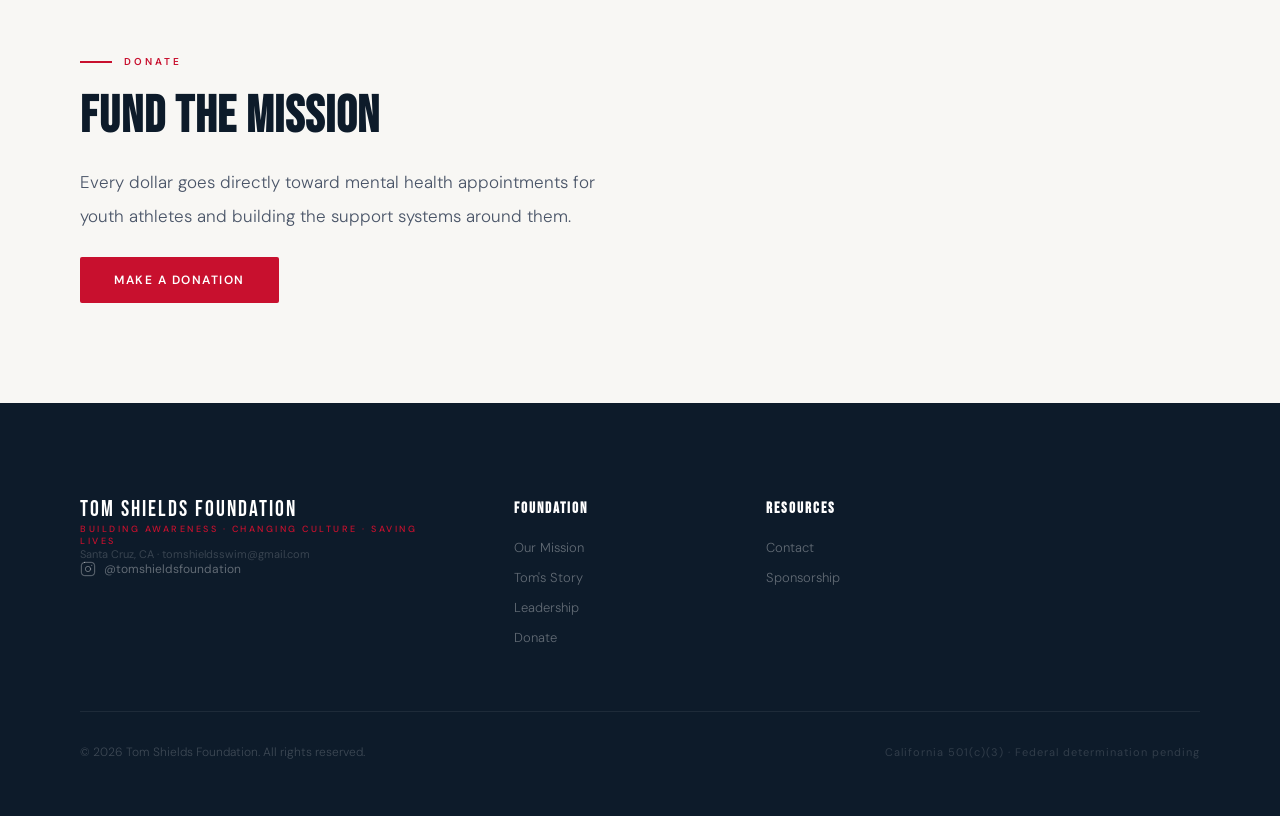
==== commit 2a803ede: "Hide ~0 stat on mobile in hero bar" ====
--- a/index.html
+++ b/index.html
@@ -31,7 +31,8 @@
   .stat-card .lbl { font-size: 12px; color: rgba(255,255,255,0.4); line-height: 1.4; font-weight: 300; }
   .hero-bar { position: absolute; bottom: 0; left: 0; right: 0; background: var(--red); padding: 10px 12px; display: flex; align-items: center; justify-content: center; gap: 8px; z-index: 10; flex-wrap: nowrap; }
   .hero-bar span { font-family: 'Bebas Neue', sans-serif; font-size: clamp(9px, 2.8vw, 17px); color: var(--white); letter-spacing: 0.5px; white-space: nowrap; }
-  .hero-bar-dot { width: 3px; height: 3px; background: rgba(255,255,255,0.4); border-radius: 50%; flex-shrink: 0; display: none; }
+  .hero-bar-dot { width: 3px; height: 3px; background: rgba(255,255,255,0.4); border-radius: 50%; flex-shrink: 0; }
+  @media (max-width: 600px) { .hide-mobile { display: none !important; } }
 
   /* MISSION */
   .mission { background: var(--white); padding: 80px 80px 100px; display: grid; grid-template-columns: 1fr 1px 1fr; gap: 60px; align-items: center; }
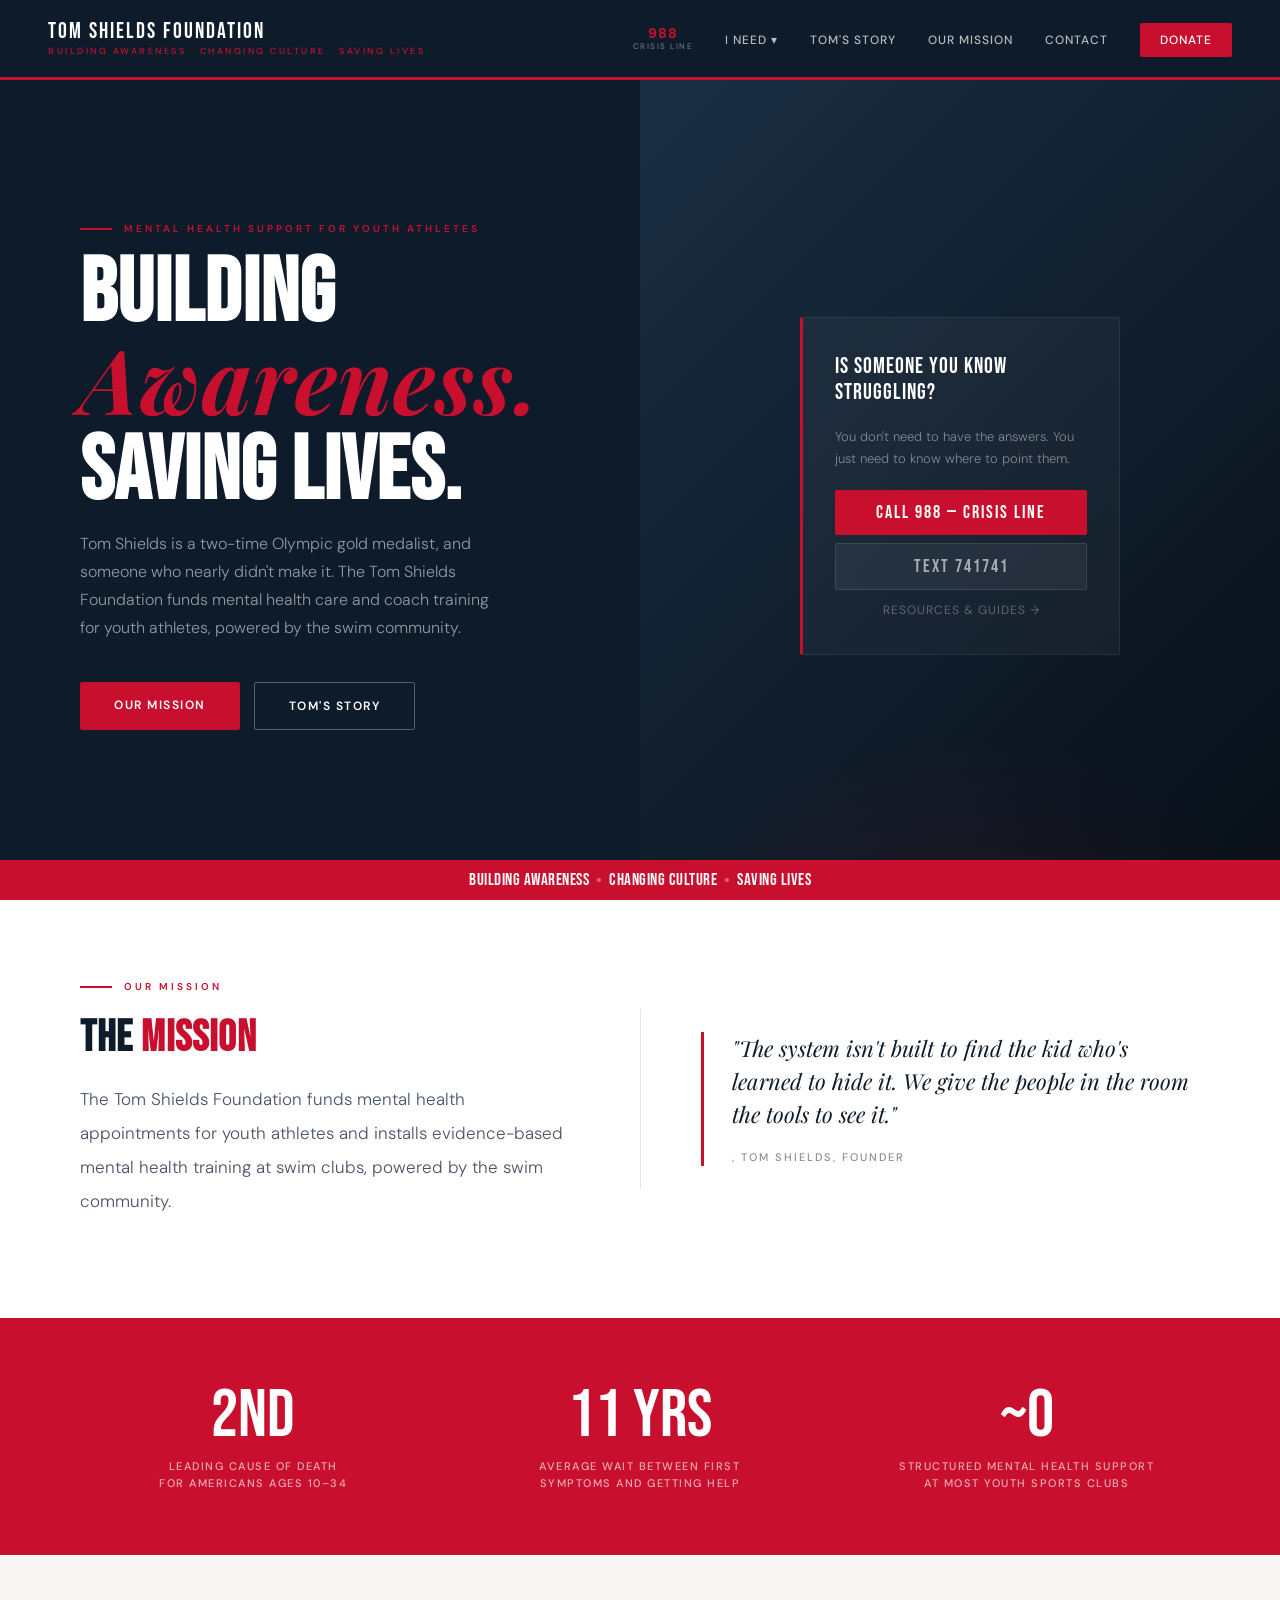
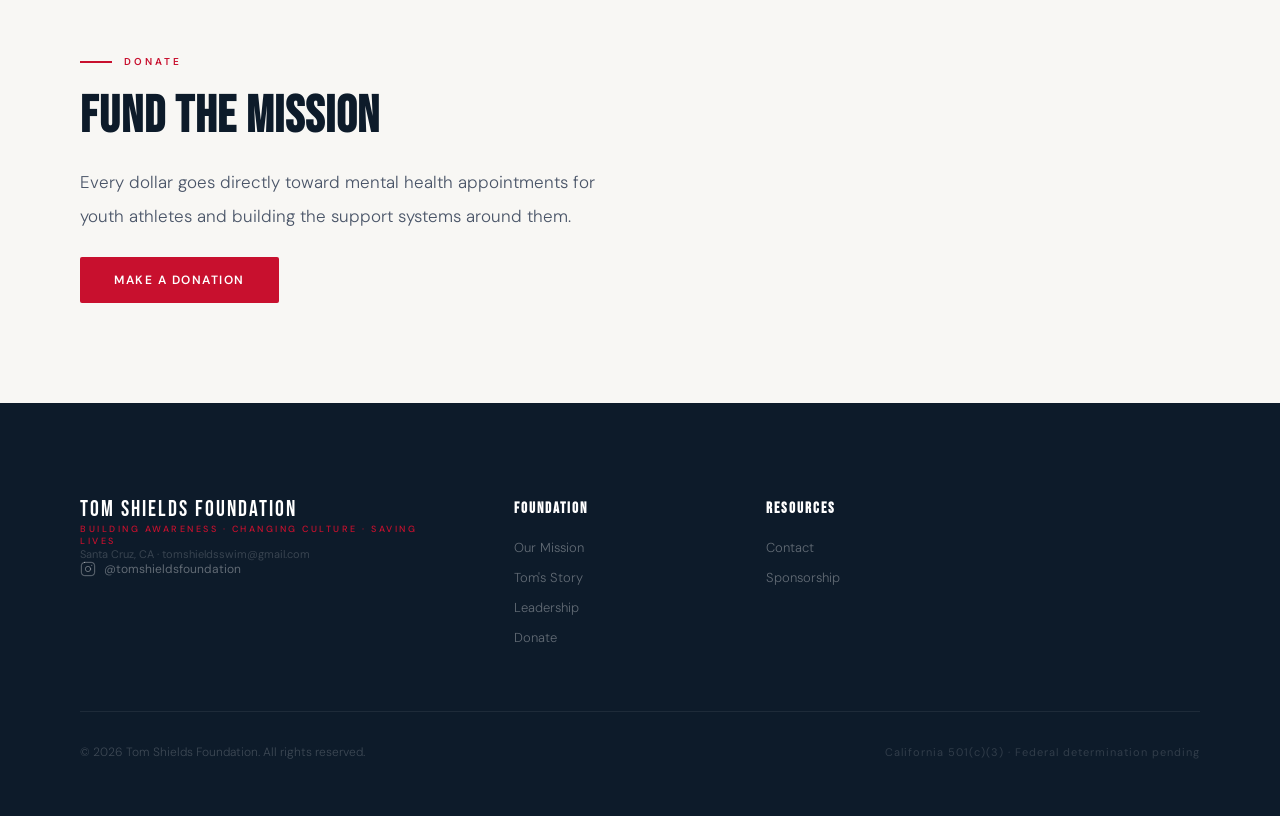
==== commit 3662e95d: "Restore dots in tagline bar" ====
--- a/index.html
+++ b/index.html
@@ -31,7 +31,7 @@
   .stat-card .lbl { font-size: 12px; color: rgba(255,255,255,0.4); line-height: 1.4; font-weight: 300; }
   .hero-bar { position: absolute; bottom: 0; left: 0; right: 0; background: var(--red); padding: 10px 12px; display: flex; align-items: center; justify-content: center; gap: 8px; z-index: 10; flex-wrap: nowrap; }
   .hero-bar span { font-family: 'Bebas Neue', sans-serif; font-size: clamp(9px, 2.8vw, 17px); color: var(--white); letter-spacing: 0.5px; white-space: nowrap; }
-  .hero-bar-dot { width: 3px; height: 3px; background: rgba(255,255,255,0.4); border-radius: 50%; flex-shrink: 0; }
+  .hero-bar-dot { width: 4px; height: 4px; background: rgba(255,255,255,0.4); border-radius: 50%; flex-shrink: 0; }
   @media (max-width: 600px) { .hide-mobile { display: none !important; } }
 
   /* MISSION */
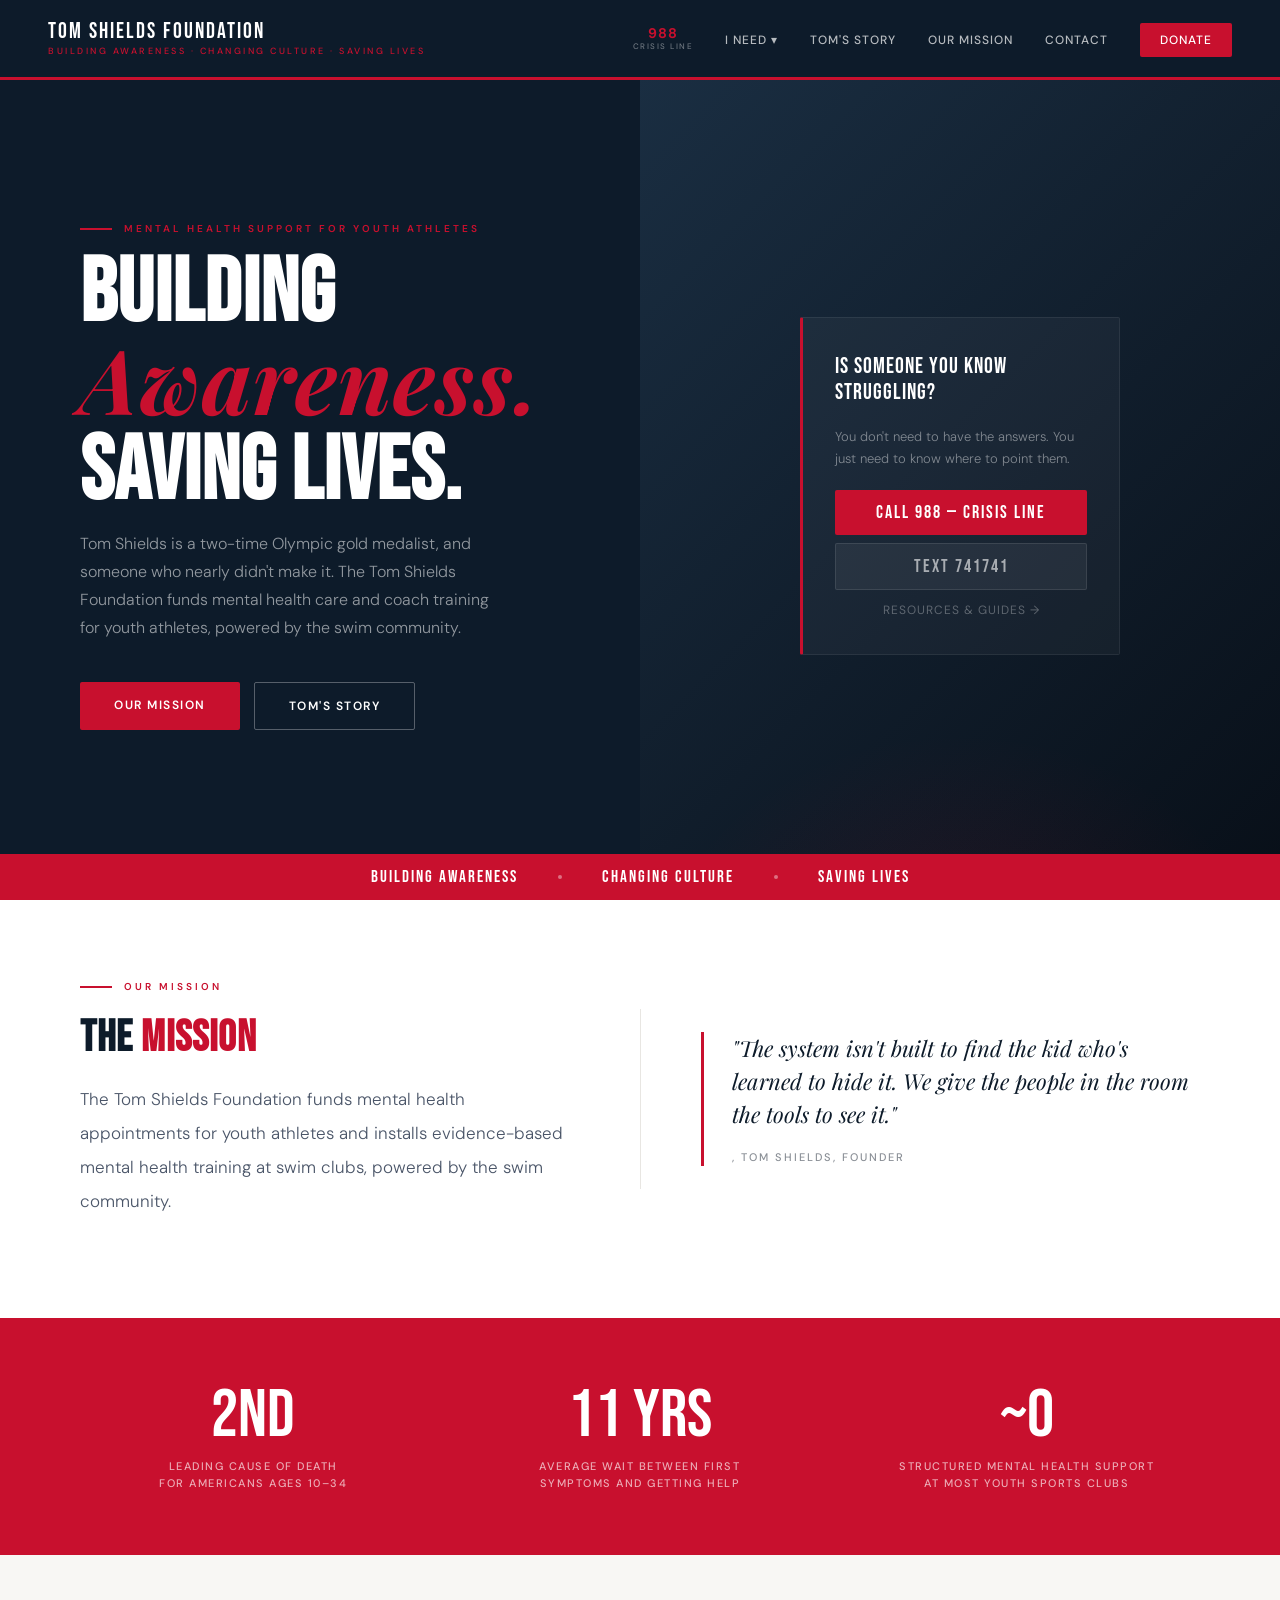
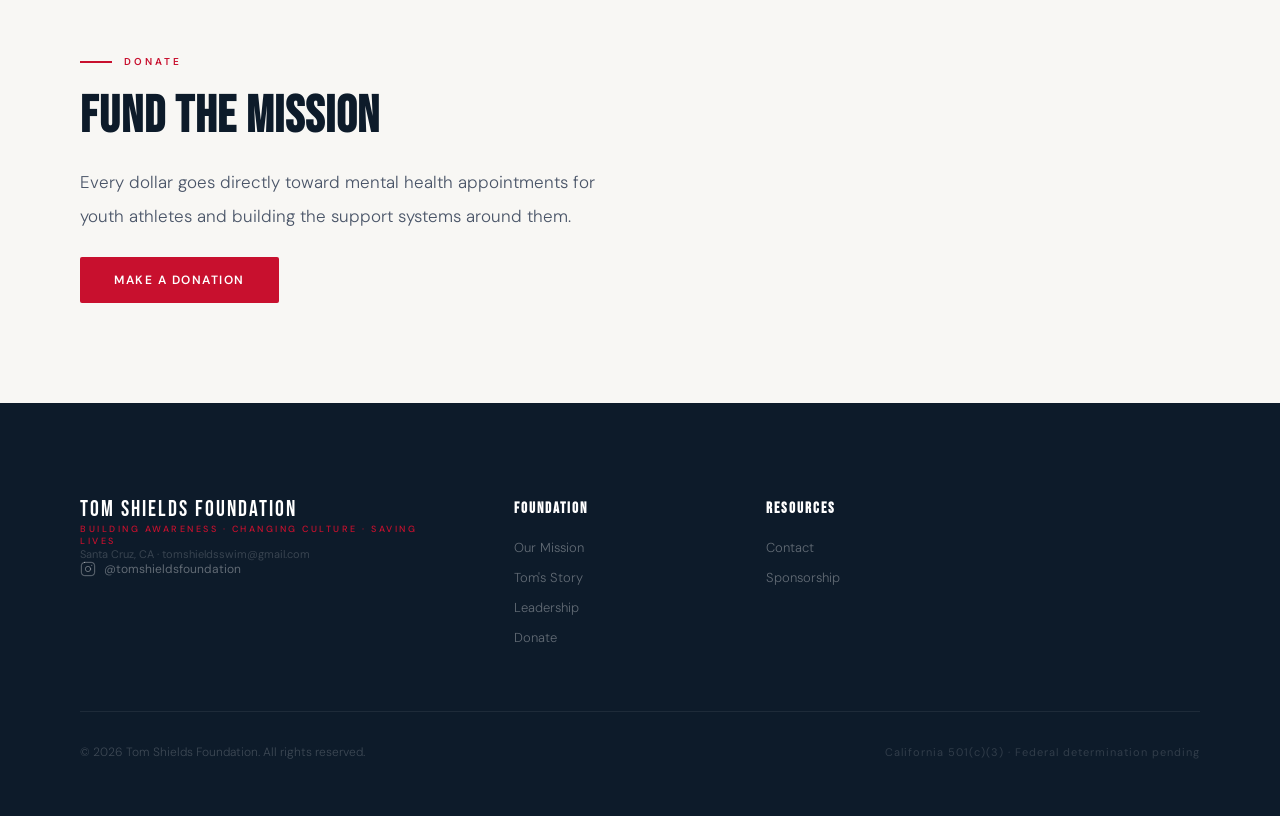
==== commit 8d352bda: "Restore tagline bar to original styling" ====
--- a/index.html
+++ b/index.html
@@ -29,8 +29,8 @@
   .stat-card { background: rgba(255,255,255,0.04); border: 1px solid rgba(255,255,255,0.07); border-left: 3px solid var(--red); padding: 18px 24px; width: 100%; max-width: 280px; position: relative; z-index: 1; border-radius: 2px; }
   .stat-card .num { font-family: 'Bebas Neue', sans-serif; font-size: 44px; color: var(--white); line-height: 1; margin-bottom: 4px; }
   .stat-card .lbl { font-size: 12px; color: rgba(255,255,255,0.4); line-height: 1.4; font-weight: 300; }
-  .hero-bar { position: absolute; bottom: 0; left: 0; right: 0; background: var(--red); padding: 10px 12px; display: flex; align-items: center; justify-content: center; gap: 8px; z-index: 10; flex-wrap: nowrap; }
-  .hero-bar span { font-family: 'Bebas Neue', sans-serif; font-size: clamp(9px, 2.8vw, 17px); color: var(--white); letter-spacing: 0.5px; white-space: nowrap; }
+  .hero-bar { position: absolute; bottom: 0; left: 0; right: 0; background: var(--red); padding: 13px 20px; display: flex; align-items: center; justify-content: center; gap: 40px; z-index: 10; }
+  .hero-bar span { font-family: 'Bebas Neue', sans-serif; font-size: 17px; color: var(--white); letter-spacing: 2px; }
   .hero-bar-dot { width: 4px; height: 4px; background: rgba(255,255,255,0.4); border-radius: 50%; flex-shrink: 0; }
   @media (max-width: 600px) { .hide-mobile { display: none !important; } }
 
@@ -109,7 +109,7 @@
     .hero { grid-template-columns: 1fr; }
     .hero-left { padding: 60px 24px 90px; }
     .hero-right { display: none; }
-    .hero-bar { padding: 10px 12px; gap: 8px; }
+    .hero-bar { padding: 13px 24px; gap: 20px; }
     .mission { grid-template-columns: 1fr; padding: 60px 24px; }
     .mission-divider { display: none; }
     .story { grid-template-columns: 1fr; padding: 60px 24px; gap: 48px; }
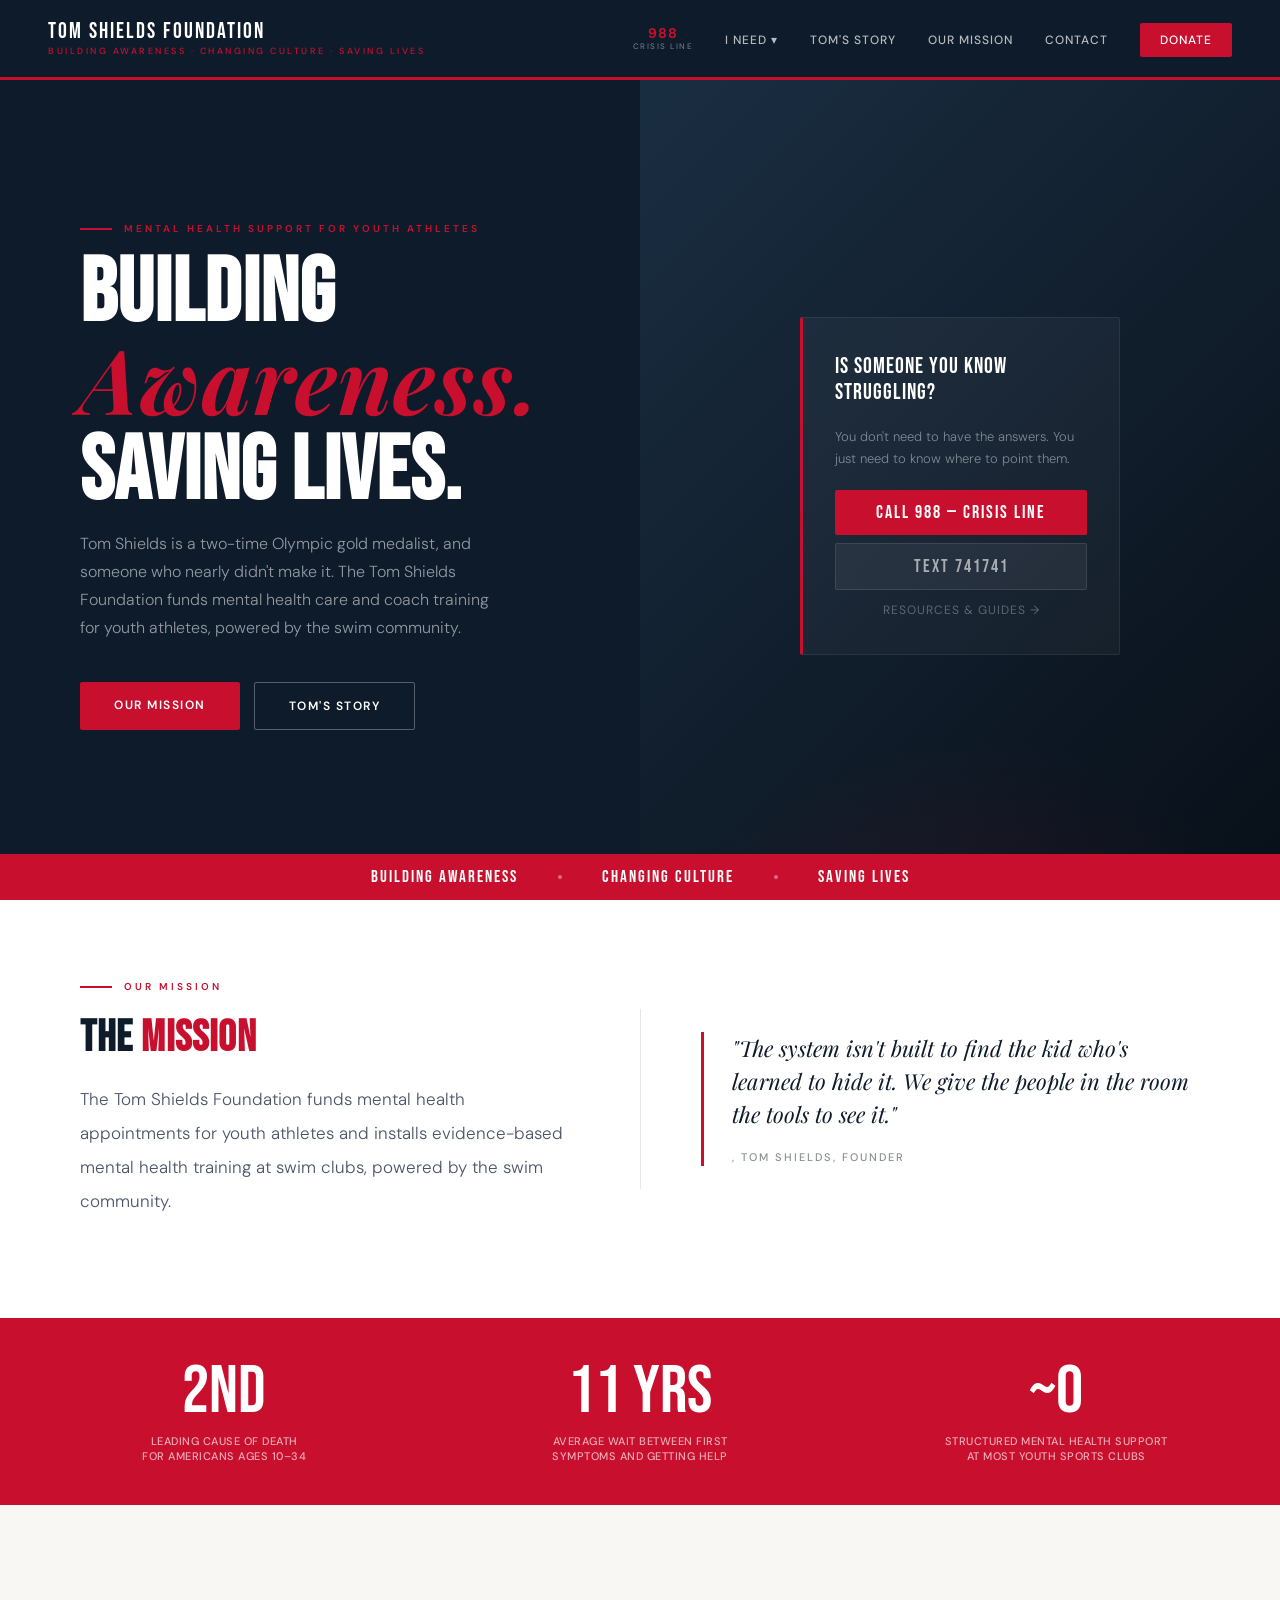
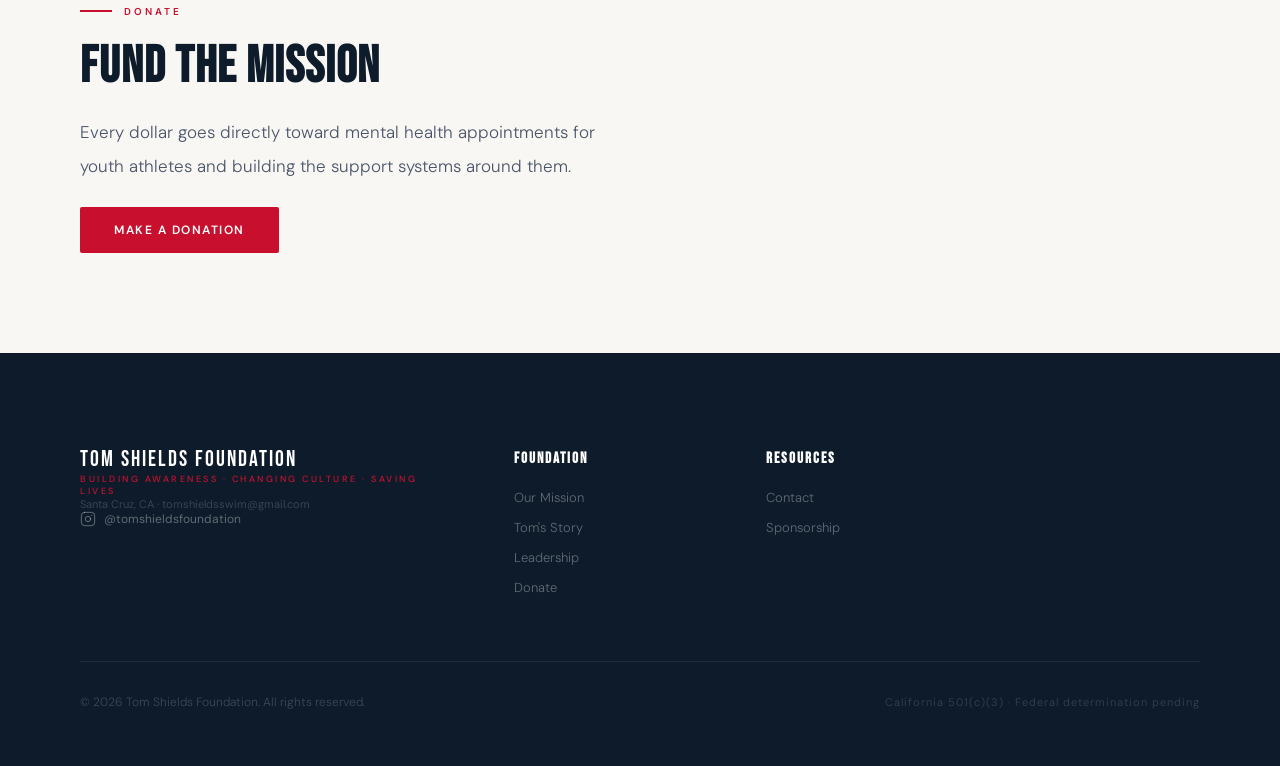
==== commit e4270e65: "Fix mobile stats grid and nav tagline" ====
--- a/index.html
+++ b/index.html
@@ -81,10 +81,10 @@
   .event-small .event-desc { color: var(--gray); font-size: 13px; margin-bottom: 0; }
 
   /* STATS */
-  .stats { background: var(--red); padding: 64px 80px; display: grid; grid-template-columns: repeat(3, 1fr); gap: 40px; }
+  .stats { background: var(--red); padding: 40px 24px; display: grid; grid-template-columns: repeat(3, 1fr); gap: 16px; }
   .stat-item { text-align: center; }
-  .stat-item .num { font-family: 'Bebas Neue', sans-serif; font-size: 68px; color: var(--white); line-height: 1; margin-bottom: 8px; }
-  .stat-item .lbl { font-size: 11px; color: rgba(255,255,255,0.65); letter-spacing: 1.5px; text-transform: uppercase; line-height: 1.5; font-weight: 500; }
+  .stat-item .num { font-family: 'Bebas Neue', sans-serif; font-size: clamp(32px, 8vw, 68px); color: var(--white); line-height: 1; margin-bottom: 8px; }
+  .stat-item .lbl { font-size: clamp(8px, 1.8vw, 11px); color: rgba(255,255,255,0.65); letter-spacing: 0.5px; text-transform: uppercase; line-height: 1.4; font-weight: 500; }
 
   /* DONATE */
   .donate { background: var(--off-white); padding: 100px 80px; display: grid; grid-template-columns: 1fr 1fr; gap: 72px; align-items: center; }
@@ -117,7 +117,7 @@
     .workshop-grid { grid-template-columns: 1fr 1fr; }
     .events { padding: 60px 24px; }
     .events-grid { grid-template-columns: 1fr; }
-    .stats { grid-template-columns: 1fr 1fr; padding: 56px 24px; }
+    .stats { grid-template-columns: repeat(3, 1fr); padding: 32px 16px; gap: 8px; }
     .donate { grid-template-columns: 1fr; padding: 60px 24px; }
     .contact-home { padding: 60px 24px; }
   }
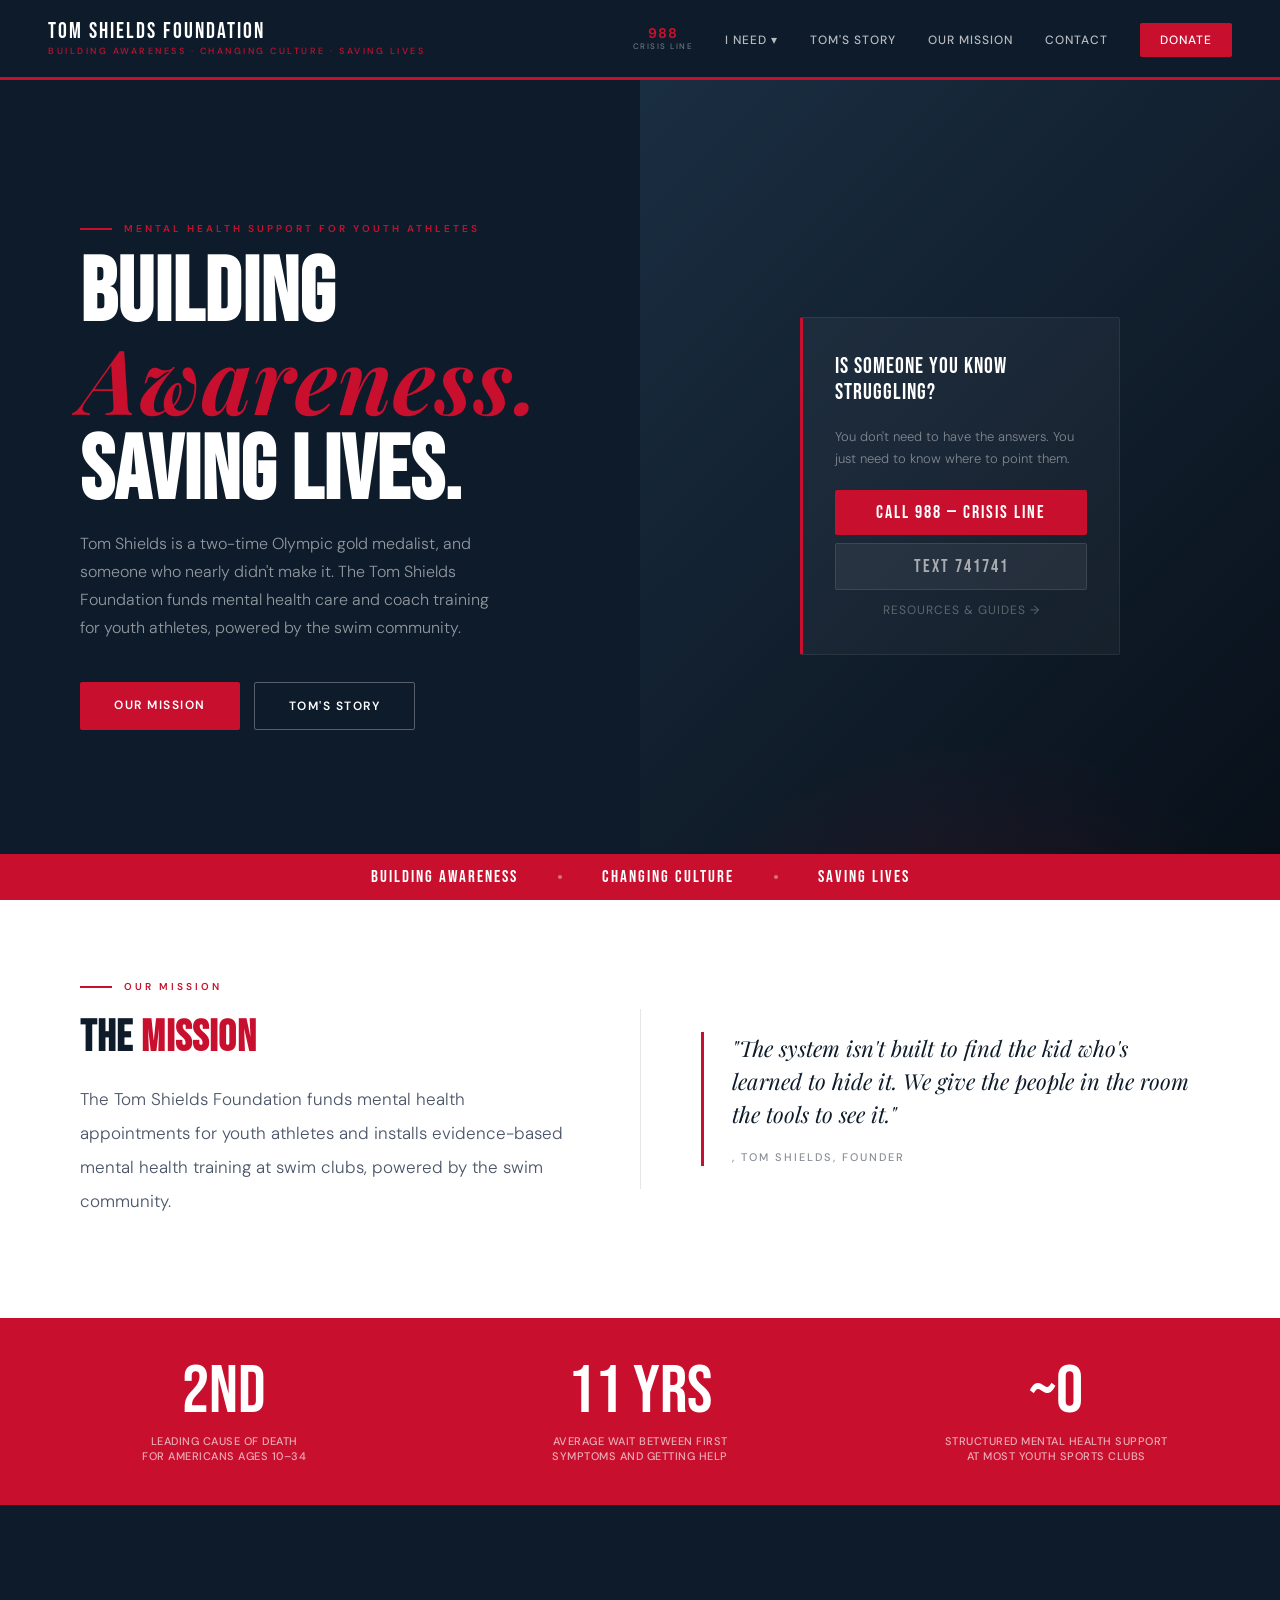
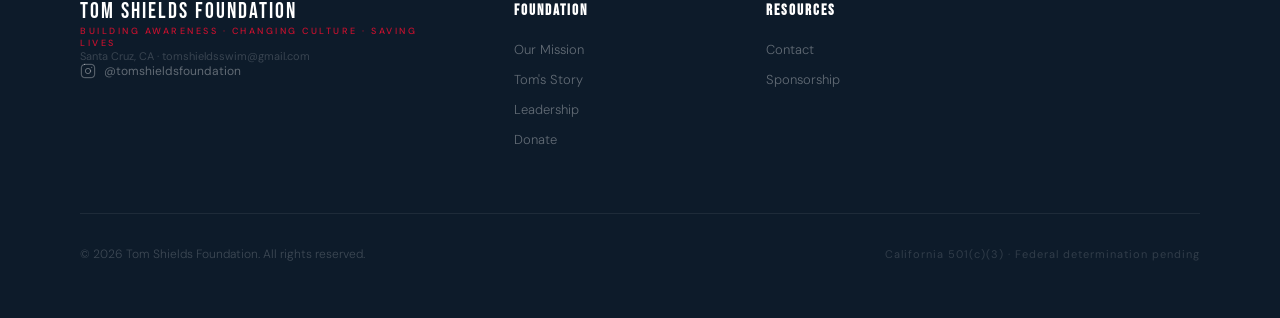
==== commit a82373c7: "Remove donate section from homepage" ====
--- a/index.html
+++ b/index.html
@@ -240,15 +240,7 @@
   <div class="stat-item"><div class="num">~0</div><div class="lbl">Structured mental health support<br>at most youth sports clubs</div></div>
 </section>
 
-<!-- DONATE -->
-<section class="donate">
-  <div>
-    <div class="eyebrow"><div class="eyebrow-line"></div><span>Donate</span></div>
-    <h2>Fund the Mission</h2>
-    <p class="body-text">Every dollar goes directly toward mental health appointments for youth athletes and building the support systems around them.</p>
-    <a href="donate.html" class="btn btn-red" style="margin-top:24px;">Make a Donation</a>
-  </div>
-</section>
+
 
 <!-- FOOTER -->
 <footer>
--- a/style.css
+++ b/style.css
@@ -126,6 +126,7 @@
   nav { padding: 0 20px; height: 80px; }
   .nav-links { display: none !important; }
   .nav-hamburger { display: flex !important; }
+  .nav-logo-tag { display: none; }
   .page-hero { padding: 110px 24px 56px; }
   footer { padding: 56px 24px 32px; }
   .footer-grid { grid-template-columns: 1fr; gap: 36px; }
@@ -183,8 +184,8 @@
 }
 .nav-mobile-crisis .num { font-family: 'Bebas Neue', sans-serif; font-size: 28px; color: var(--red); letter-spacing: 1px; }
 .nav-mobile-crisis .lbl { font-size: 10px; color: rgba(255,255,255,0.4); letter-spacing: 2px; text-transform: uppercase; }
-.nav-mobile-sub { padding-left: 16px; }
-.nav-mobile-sub a { font-size: 16px; color: rgba(255,255,255,0.5); letter-spacing: 1px; padding: 12px 0; }
+.nav-mobile-sub { padding-left: 16px; display: flex; flex-direction: column; border-bottom: 1px solid rgba(255,255,255,0.06); margin-bottom: 0; }
+.nav-mobile-sub a { font-size: 16px; color: rgba(255,255,255,0.5); letter-spacing: 1px; padding: 12px 0; display: block; border-bottom: none; }
 
 @media (max-width: 900px) {
   .nav-hamburger { display: flex; }
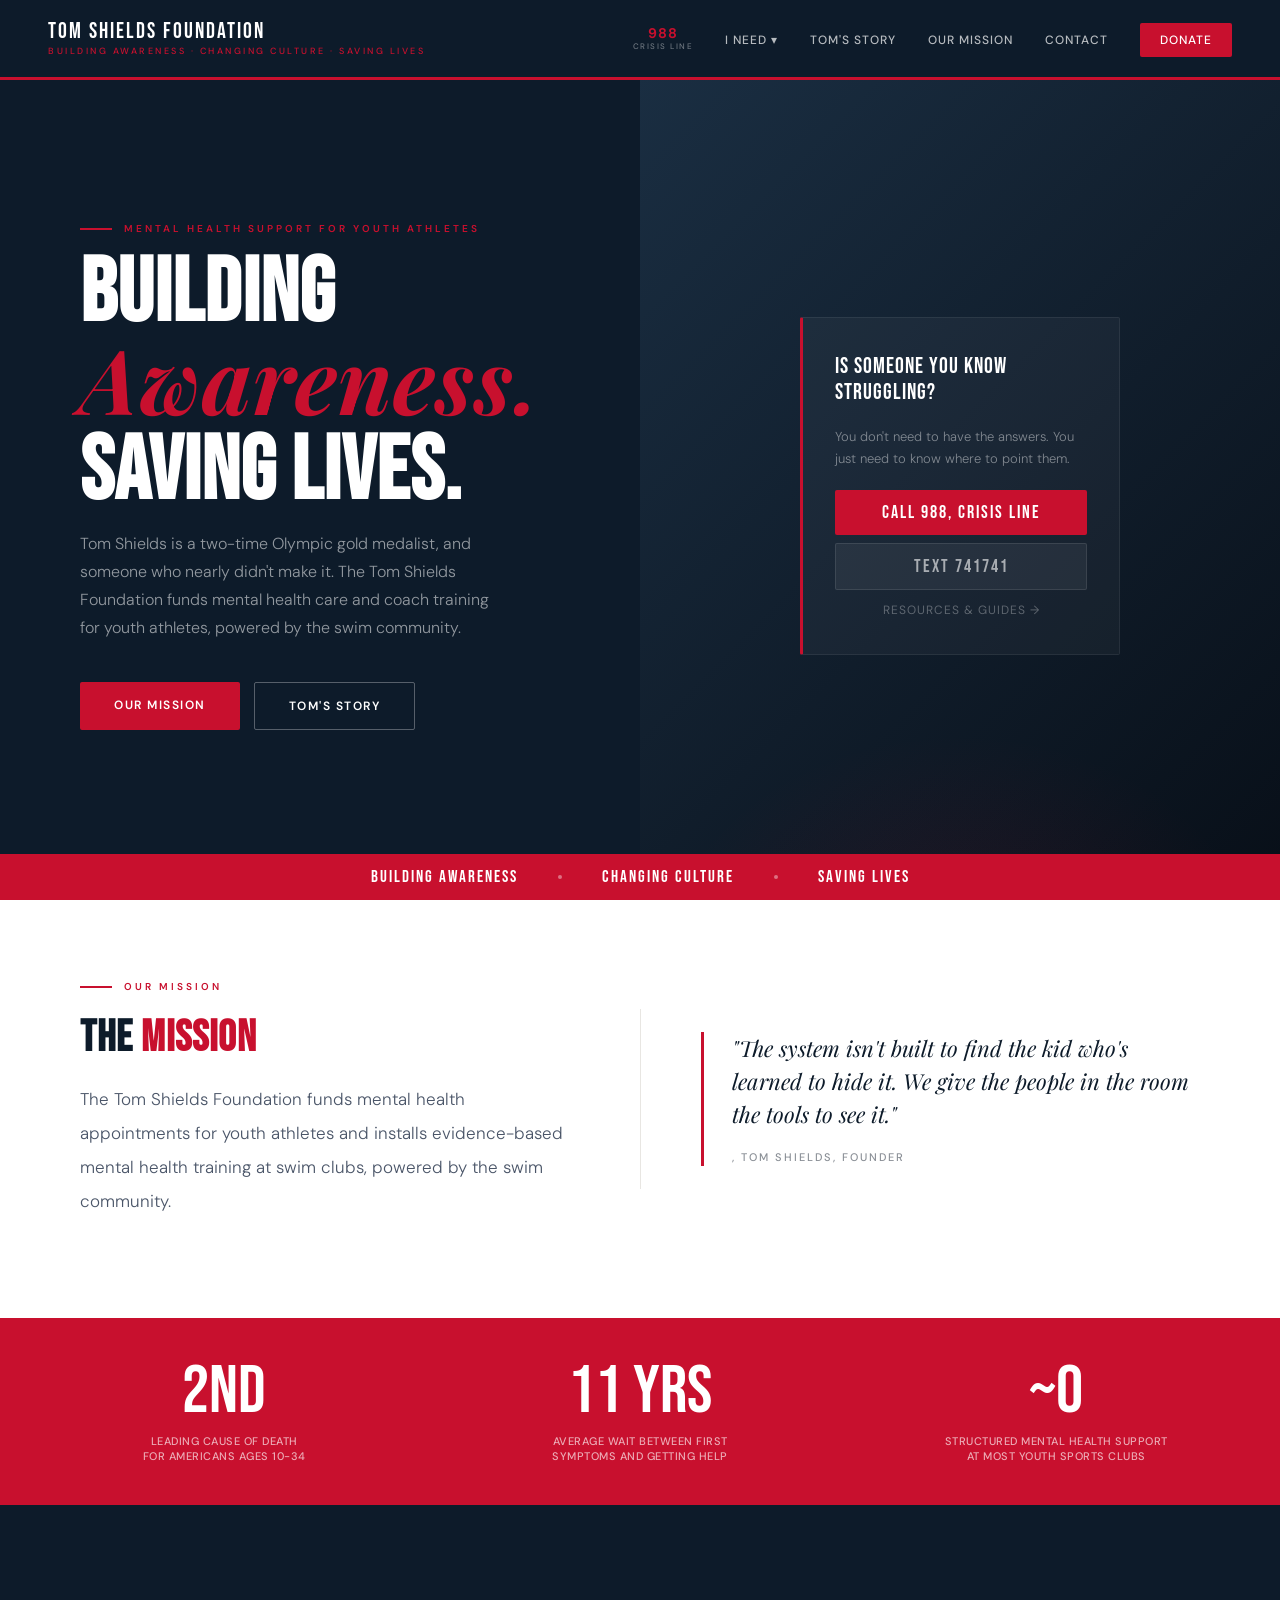
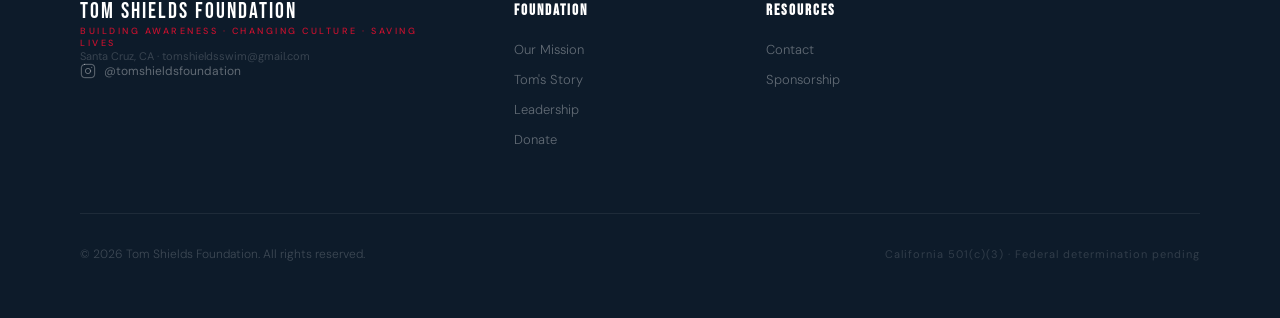
==== commit 01228ec4: "Remove em dashes site-wide" ====
--- a/index.html
+++ b/index.html
@@ -151,7 +151,7 @@
 <div class="nav-mobile" id="navMobile">
   <a href="tel:988" class="nav-mobile-crisis" style="text-decoration:none;">
     <div class="num">988</div>
-    <div class="lbl">Crisis Line — Free &amp; Confidential</div>
+    <div class="lbl">Crisis Line, Free &amp; Confidential</div>
   </a>
   <div class="nav-mobile-sub">
     <a href="help-me.html">Help for me</a>
@@ -203,7 +203,7 @@
       <div style="font-family:'Bebas Neue',sans-serif;font-size:22px;color:var(--white);letter-spacing:1px;line-height:1.2;">Is someone you know struggling?</div>
       <p style="font-size:13px;color:rgba(255,255,255,0.45);line-height:1.7;font-weight:300;margin:0;">You don't need to have the answers. You just need to know where to point them.</p>
       <div style="display:flex;flex-direction:column;gap:8px;">
-        <a href="tel:988" style="background:var(--red);color:var(--white);padding:12px 20px;text-align:center;font-family:'Bebas Neue',sans-serif;font-size:18px;letter-spacing:2px;border-radius:2px;text-decoration:none;">Call 988 — Crisis Line</a>
+        <a href="tel:988" style="background:var(--red);color:var(--white);padding:12px 20px;text-align:center;font-family:'Bebas Neue',sans-serif;font-size:18px;letter-spacing:2px;border-radius:2px;text-decoration:none;">Call 988, Crisis Line</a>
         <a href="sms:741741" style="background:rgba(255,255,255,0.06);border:1px solid rgba(255,255,255,0.1);color:rgba(255,255,255,0.6);padding:12px 20px;text-align:center;font-family:'Bebas Neue',sans-serif;font-size:18px;letter-spacing:2px;border-radius:2px;text-decoration:none;">Text 741741</a>
         <a href="blog.html" style="font-size:12px;color:rgba(255,255,255,0.3);text-align:center;text-decoration:none;padding-top:4px;letter-spacing:1px;text-transform:uppercase;">Resources & Guides →</a>
       </div>
@@ -235,7 +235,7 @@
 
 <!-- STATS -->
 <section class="stats">
-  <div class="stat-item"><div class="num">2nd</div><div class="lbl">Leading cause of death<br>for Americans ages 10–34</div></div>
+  <div class="stat-item"><div class="num">2nd</div><div class="lbl">Leading cause of death<br>for Americans ages 10-34</div></div>
   <div class="stat-item"><div class="num">11 yrs</div><div class="lbl">Average wait between first<br>symptoms and getting help</div></div>
   <div class="stat-item"><div class="num">~0</div><div class="lbl">Structured mental health support<br>at most youth sports clubs</div></div>
 </section>
